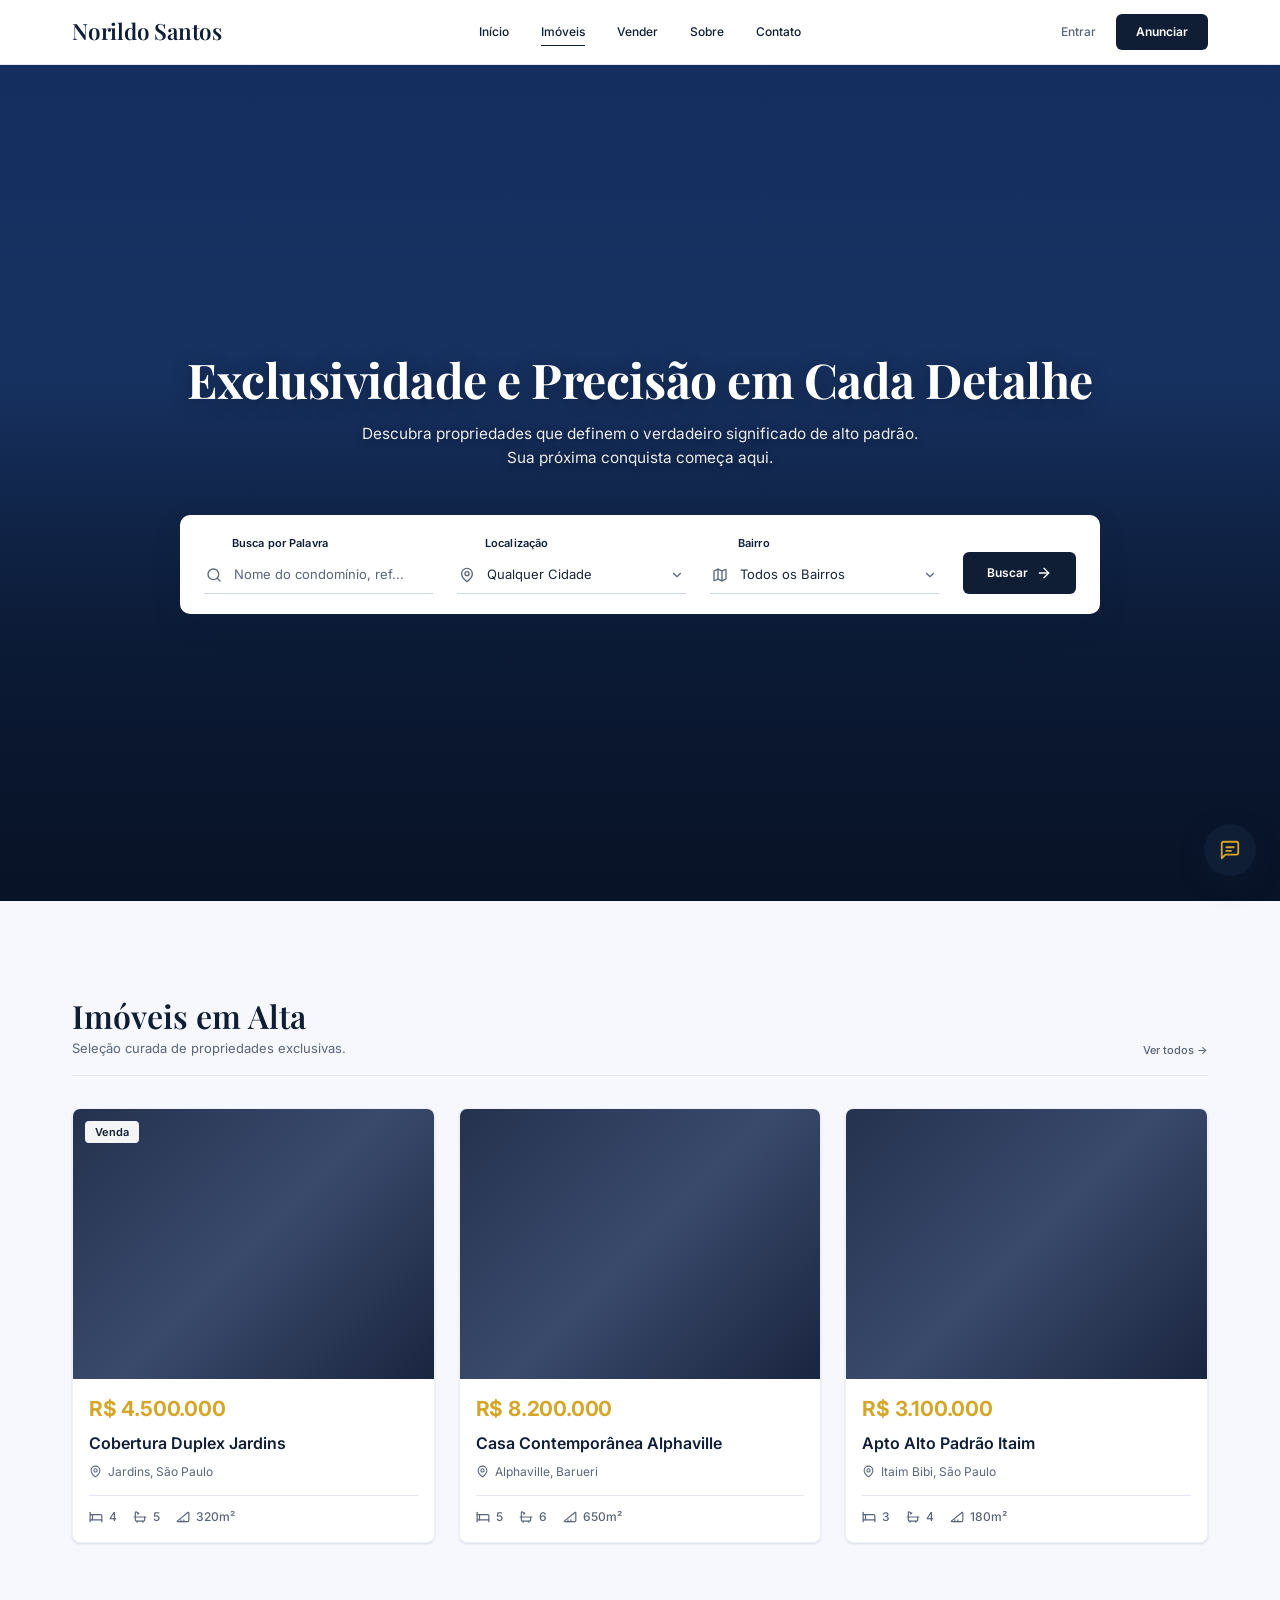
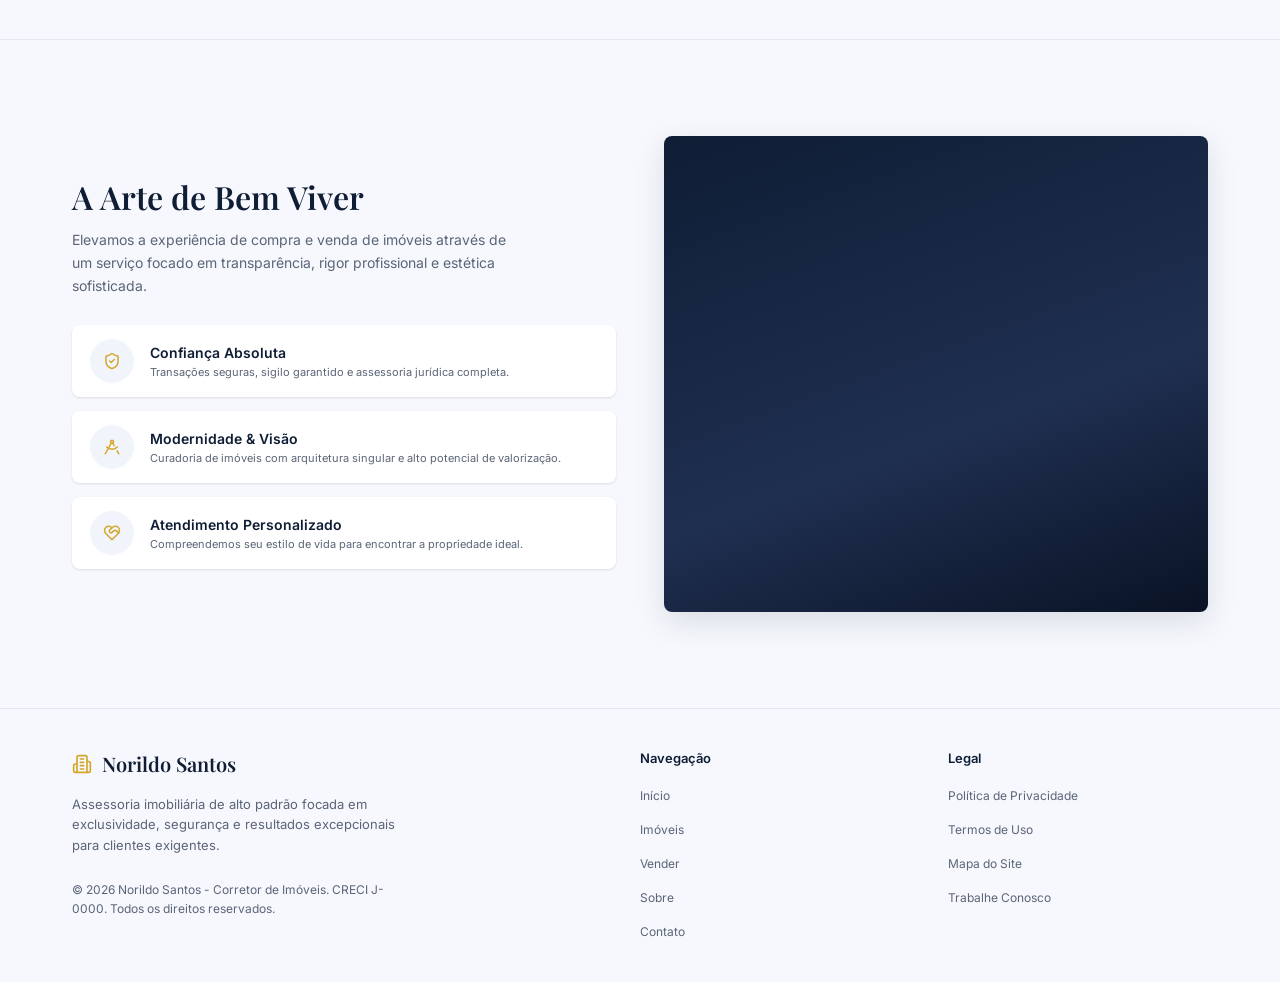
==== index.html @ b9e08ccd "Tela inicial" ====
<!DOCTYPE html>
<html lang="pt-BR">
<head>
  <meta charset="UTF-8">
  <meta name="viewport" content="width=device-width, initial-scale=1">
  <title>Norildo Santos | Corretor de Imóveis de Alto Padrão</title>
  <meta name="description" content="Assessoria imobiliária de alto padrão focada em exclusividade, segurança e resultados excepcionais para clientes exigentes.">

  <link rel="preconnect" href="https://fonts.googleapis.com">
  <link rel="preconnect" href="https://fonts.gstatic.com" crossorigin>
  <link href="https://fonts.googleapis.com/css2?family=Inter:wght@400;500;600;700&family=Playfair+Display:wght@500;600;700&display=swap" rel="stylesheet">
  <link rel="stylesheet" href="styles/styles.css">
</head>
<body>

  <!-- Ícones (sprite SVG) -->
  <svg xmlns="http://www.w3.org/2000/svg" width="0" height="0" style="position:absolute" aria-hidden="true" focusable="false">
    <symbol id="i-search" viewBox="0 0 24 24"><circle cx="11" cy="11" r="8"/><path d="m21 21-4.3-4.3"/></symbol>
    <symbol id="i-pin" viewBox="0 0 24 24"><path d="M20 10c0 6-8 12-8 12s-8-6-8-12a8 8 0 0 1 16 0Z"/><circle cx="12" cy="10" r="3"/></symbol>
    <symbol id="i-map" viewBox="0 0 24 24"><path d="M14.1 5.55a2 2 0 0 0 1.79 0l3.66-1.83A1 1 0 0 1 21 4.62v12.76a1 1 0 0 1-.55.89l-4.55 2.28a2 2 0 0 1-1.79 0l-4.21-2.1a2 2 0 0 0-1.79 0l-3.66 1.83A1 1 0 0 1 3 19.38V6.62a1 1 0 0 1 .55-.89l4.55-2.28a2 2 0 0 1 1.79 0z"/><path d="M15 5.76v15"/><path d="M9 3.24v15"/></symbol>
    <symbol id="i-chevron" viewBox="0 0 24 24"><path d="m6 9 6 6 6-6"/></symbol>
    <symbol id="i-arrow" viewBox="0 0 24 24"><path d="M5 12h14"/><path d="m12 5 7 7-7 7"/></symbol>
    <symbol id="i-bed" viewBox="0 0 24 24"><path d="M2 4v16"/><path d="M2 8h18a2 2 0 0 1 2 2v10"/><path d="M2 17h20"/><path d="M6 8v9"/></symbol>
    <symbol id="i-bath" viewBox="0 0 24 24"><path d="M9 6 6.5 3.5a1.5 1.5 0 0 0-1-.5C4.68 3 4 3.68 4 4.5V17a2 2 0 0 0 2 2h12a2 2 0 0 0 2-2v-5"/><path d="M2 12h20"/><path d="M7 19v2"/><path d="M17 19v2"/><path d="M10 5 8 7"/></symbol>
    <symbol id="i-area" viewBox="0 0 24 24"><path d="M22 18a2 2 0 0 1-2 2H3c-1.1 0-1.3-.6-.4-1.3L20.4 4.3c.9-.7 1.6-.4 1.6.7Z"/><path d="M13.5 20v-3"/><path d="M8.5 20v-3"/></symbol>
    <symbol id="i-shield" viewBox="0 0 24 24"><path d="M20 13c0 5-3.5 7.5-7.66 8.95a1 1 0 0 1-.67-.01C7.5 20.5 4 18 4 13V6a1 1 0 0 1 1-1c2 0 4.5-1.2 6.24-2.72a1.17 1.17 0 0 1 1.52 0C14.51 3.81 17 5 19 5a1 1 0 0 1 1 1z"/><path d="m9 12 2 2 4-4"/></symbol>
    <symbol id="i-compass" viewBox="0 0 24 24"><path d="m12.99 6.74 1.93 3.44"/><path d="M19.14 12a10 10 0 0 1-14.27 0"/><path d="m21 21-2.16-3.84"/><path d="m3 21 8.02-14.26"/><circle cx="12" cy="5" r="2"/></symbol>
    <symbol id="i-heart" viewBox="0 0 24 24"><path d="M19 14c1.49-1.46 3-3.21 3-5.5A5.5 5.5 0 0 0 16.5 3c-1.76 0-3 .5-4.5 2-1.5-1.5-2.74-2-4.5-2A5.5 5.5 0 0 0 2 8.5c0 2.3 1.5 4.05 3 5.5l7 7Z"/><path d="M12 5 9.04 7.96a2.17 2.17 0 0 0 0 3.08c.82.82 2.13.85 3 .07l2.07-1.9a2.82 2.82 0 0 1 3.79 0l2.96 2.66"/></symbol>
    <symbol id="i-chat" viewBox="0 0 24 24"><path d="M21 15a2 2 0 0 1-2 2H7l-4 4V5a2 2 0 0 1 2-2h14a2 2 0 0 1 2 2z"/><path d="M8 9h8"/><path d="M8 13h5"/></symbol>
    <symbol id="i-building" viewBox="0 0 24 24"><path d="M6 22V4a2 2 0 0 1 2-2h8a2 2 0 0 1 2 2v18Z"/><path d="M6 12H4a2 2 0 0 0-2 2v6a2 2 0 0 0 2 2h2"/><path d="M18 9h2a2 2 0 0 1 2 2v9a2 2 0 0 1-2 2h-2"/><path d="M10 6h4"/><path d="M10 10h4"/><path d="M10 14h4"/><path d="M10 18h4"/></symbol>
    <symbol id="i-menu" viewBox="0 0 24 24"><path d="M4 6h16"/><path d="M4 12h16"/><path d="M4 18h16"/></symbol>
  </svg>

  <!-- Cabeçalho -->
  <header class="site-header">
    <div class="header__inner">
      <a class="logo" href="#inicio" aria-label="Norildo Santos — página inicial">Norildo Santos</a>

      <nav class="nav" id="menu-principal" aria-label="Navegação principal">
        <a href="#inicio">Início</a>
        <a href="#imoveis" aria-current="page">Imóveis</a>
        <a href="#vender">Vender</a>
        <a href="#sobre">Sobre</a>
        <a href="pages/contato.html">Contato</a>
      </nav>

      <div class="header__actions">
        <a class="link-entrar" href="pages/dashboard.html">Entrar</a>
        <a class="btn btn--primary btn--sm" href="#anunciar">Anunciar</a>
        <button class="menu-toggle" type="button" aria-label="Abrir menu" aria-expanded="false" aria-controls="menu-principal">
          <svg class="icon" aria-hidden="true"><use href="#i-menu"/></svg>
        </button>
      </div>
    </div>
  </header>

  <main>
    <!-- Hero -->
    <section class="hero" id="inicio">
      <div class="hero__media">
        <img src="img/hero.jpg" alt="Residência contemporânea de alto padrão ao anoitecer, com piscina" data-fallback>
      </div>
      <div class="hero__overlay"></div>

      <div class="hero__content">
        <h1>Exclusividade e Precisão em Cada Detalhe</h1>
        <p class="hero__subtitle">
          Descubra propriedades que definem o verdadeiro significado de alto padrão.<br>
          Sua próxima conquista começa aqui.
        </p>

        <form class="search" id="form-busca" role="search" aria-label="Buscar imóveis">
          <div class="field">
            <label for="busca-q">Busca por Palavra</label>
            <div class="field__control">
              <svg class="icon" aria-hidden="true"><use href="#i-search"/></svg>
              <input id="busca-q" name="q" type="text" placeholder="Nome do condomínio, ref..." autocomplete="off">
            </div>
          </div>

          <div class="field">
            <label for="busca-cidade">Localização</label>
            <div class="field__control">
              <svg class="icon" aria-hidden="true"><use href="#i-pin"/></svg>
              <select id="busca-cidade" name="cidade">
                <option value="">Qualquer Cidade</option>
                <option value="São Paulo">São Paulo</option>
                <option value="Barueri">Barueri</option>
              </select>
              <svg class="icon icon--chevron" aria-hidden="true"><use href="#i-chevron"/></svg>
            </div>
          </div>

          <div class="field">
            <label for="busca-bairro">Bairro</label>
            <div class="field__control">
              <svg class="icon" aria-hidden="true"><use href="#i-map"/></svg>
              <select id="busca-bairro" name="bairro">
                <option value="">Todos os Bairros</option>
                <option value="Jardins">Jardins</option>
                <option value="Alphaville">Alphaville</option>
                <option value="Itaim Bibi">Itaim Bibi</option>
              </select>
              <svg class="icon icon--chevron" aria-hidden="true"><use href="#i-chevron"/></svg>
            </div>
          </div>

          <button class="btn btn--primary search__submit" type="submit">
            Buscar
            <svg class="icon" aria-hidden="true"><use href="#i-arrow"/></svg>
          </button>
        </form>
      </div>
    </section>

    <!-- Imóveis em alta -->
    <section class="section featured" id="imoveis">
      <div class="container">
        <div class="section__head">
          <div>
            <h2>Imóveis em Alta</h2>
            <p>Seleção curada de propriedades exclusivas.</p>
          </div>
          <a class="link-more" href="#imoveis">Ver todos <span aria-hidden="true">→</span></a>
        </div>

        <div class="cards">
          <article class="card" data-cidade="São Paulo" data-bairro="Jardins">
            <a class="card__link" href="#imovel-cobertura-jardins">
              <div class="card__media">
                <img src="img/imovel-1.jpg" alt="Sala de estar ampla da cobertura duplex nos Jardins" loading="lazy" data-fallback>
                <span class="badge">Venda</span>
              </div>
              <div class="card__body">
                <p class="card__price">R$ 4.500.000</p>
                <h3 class="card__title">Cobertura Duplex Jardins</h3>
                <p class="card__location">
                  <svg class="icon" aria-hidden="true"><use href="#i-pin"/></svg>
                  Jardins, São Paulo
                </p>
                <ul class="card__meta" aria-label="Características">
                  <li><svg class="icon" aria-hidden="true"><use href="#i-bed"/></svg><span>4</span></li>
                  <li><svg class="icon" aria-hidden="true"><use href="#i-bath"/></svg><span>5</span></li>
                  <li><svg class="icon" aria-hidden="true"><use href="#i-area"/></svg><span>320m²</span></li>
                </ul>
              </div>
            </a>
          </article>

          <article class="card" data-cidade="Barueri" data-bairro="Alphaville">
            <a class="card__link" href="#imovel-casa-alphaville">
              <div class="card__media">
                <img src="img/imovel-2.jpg" alt="Fachada da casa contemporânea em Alphaville" loading="lazy" data-fallback>
              </div>
              <div class="card__body">
                <p class="card__price">R$ 8.200.000</p>
                <h3 class="card__title">Casa Contemporânea Alphaville</h3>
                <p class="card__location">
                  <svg class="icon" aria-hidden="true"><use href="#i-pin"/></svg>
                  Alphaville, Barueri
                </p>
                <ul class="card__meta" aria-label="Características">
                  <li><svg class="icon" aria-hidden="true"><use href="#i-bed"/></svg><span>5</span></li>
                  <li><svg class="icon" aria-hidden="true"><use href="#i-bath"/></svg><span>6</span></li>
                  <li><svg class="icon" aria-hidden="true"><use href="#i-area"/></svg><span>650m²</span></li>
                </ul>
              </div>
            </a>
          </article>

          <article class="card" data-cidade="São Paulo" data-bairro="Itaim Bibi">
            <a class="card__link" href="#imovel-apto-itaim">
              <div class="card__media">
                <img src="img/imovel-3.jpg" alt="Cozinha sofisticada do apartamento de alto padrão no Itaim" loading="lazy" data-fallback>
              </div>
              <div class="card__body">
                <p class="card__price">R$ 3.100.000</p>
                <h3 class="card__title">Apto Alto Padrão Itaim</h3>
                <p class="card__location">
                  <svg class="icon" aria-hidden="true"><use href="#i-pin"/></svg>
                  Itaim Bibi, São Paulo
                </p>
                <ul class="card__meta" aria-label="Características">
                  <li><svg class="icon" aria-hidden="true"><use href="#i-bed"/></svg><span>3</span></li>
                  <li><svg class="icon" aria-hidden="true"><use href="#i-bath"/></svg><span>4</span></li>
                  <li><svg class="icon" aria-hidden="true"><use href="#i-area"/></svg><span>180m²</span></li>
                </ul>
              </div>
            </a>
          </article>
        </div>

        <p class="empty" id="sem-resultados" hidden>
          Nenhum imóvel encontrado para essa busca. Tente outros termos ou limpe os filtros.
        </p>
      </div>
    </section>

    <!-- A Arte de Bem Viver -->
    <section class="section about" id="sobre">
      <div class="container about__grid">
        <div class="about__text">
          <h2>A Arte de Bem Viver</h2>
          <p class="about__lead">
            Elevamos a experiência de compra e venda de imóveis através de um serviço
            focado em transparência, rigor profissional e estética sofisticada.
          </p>

          <ul class="features">
            <li class="feature">
              <span class="feature__icon"><svg class="icon" aria-hidden="true"><use href="#i-shield"/></svg></span>
              <div>
                <h3>Confiança Absoluta</h3>
                <p>Transações seguras, sigilo garantido e assessoria jurídica completa.</p>
              </div>
            </li>
            <li class="feature">
              <span class="feature__icon"><svg class="icon" aria-hidden="true"><use href="#i-compass"/></svg></span>
              <div>
                <h3>Modernidade &amp; Visão</h3>
                <p>Curadoria de imóveis com arquitetura singular e alto potencial de valorização.</p>
              </div>
            </li>
            <li class="feature">
              <span class="feature__icon"><svg class="icon" aria-hidden="true"><use href="#i-heart"/></svg></span>
              <div>
                <h3>Atendimento Personalizado</h3>
                <p>Compreendemos seu estilo de vida para encontrar a propriedade ideal.</p>
              </div>
            </li>
          </ul>
        </div>

        <figure class="about__photo">
          <img src="img/corretor.jpg" alt="Norildo Santos, corretor de imóveis de alto padrão" loading="lazy" data-fallback>
        </figure>
      </div>
    </section>
  </main>

  <!-- Rodapé -->
  <footer class="site-footer" id="contato">
    <div class="container footer__grid">
      <div class="footer__brand">
        <a class="footer__logo" href="#inicio">
          <svg class="icon" aria-hidden="true"><use href="#i-building"/></svg>
          Norildo Santos
        </a>
        <p>
          Assessoria imobiliária de alto padrão focada em exclusividade,
          segurança e resultados excepcionais para clientes exigentes.
        </p>
        <p class="footer__copy">
          &copy; <span id="ano">2024</span> Norildo Santos - Corretor de Imóveis. CRECI J-0000. Todos os direitos reservados.
        </p>
      </div>

      <nav class="footer__col" aria-label="Navegação do rodapé">
        <h4>Navegação</h4>
        <ul>
          <li><a href="#inicio">Início</a></li>
          <li><a href="#imoveis">Imóveis</a></li>
          <li><a href="#vender">Vender</a></li>
          <li><a href="#sobre">Sobre</a></li>
          <li><a href="pages/contato.html">Contato</a></li>
        </ul>
      </nav>

      <nav class="footer__col" aria-label="Links legais">
        <h4>Legal</h4>
        <ul>
          <li><a href="#privacidade">Política de Privacidade</a></li>
          <li><a href="#termos">Termos de Uso</a></li>
          <li><a href="#mapa">Mapa do Site</a></li>
          <li><a href="#trabalhe-conosco">Trabalhe Conosco</a></li>
        </ul>
      </nav>
    </div>
  </footer>

  <!-- Botão flutuante de chat -->
  <a class="chat-fab" href="pages/contato.html" aria-label="Falar com o corretor">
    <svg class="icon" aria-hidden="true"><use href="#i-chat"/></svg>
  </a>

  <script src="js/script.js" defer></script>
</body>
</html>
---- styles/styles.css ----
/* ==========================================================
   Norildo Santos — Corretor de Imóveis
   ========================================================== */

:root {
  --navy: #0f1d35;
  --navy-soft: #1b2b49;
  --gold: #d4a62a;
  --bg: #f6f8fd;
  --surface: #ffffff;
  --text: #1b2538;
  --muted: #5b6578;
  --line: #e3e8f2;
  --field-line: #cdd5e4;

  --font-sans: "Inter", system-ui, -apple-system, "Segoe UI", Roboto, sans-serif;
  --font-serif: "Playfair Display", Georgia, "Times New Roman", serif;

  --radius: 8px;
  --shadow-sm: 0 1px 3px rgba(15, 29, 53, 0.08), 0 1px 2px rgba(15, 29, 53, 0.04);
  --shadow-md: 0 10px 30px rgba(15, 29, 53, 0.12);

  --header-h: 64px;
  --container: 1200px;
}

/* ---------- Reset básico ---------- */
*,
*::before,
*::after { box-sizing: border-box; }

html {
  scroll-behavior: smooth;
  scroll-padding-top: calc(var(--header-h) + 16px);
  -webkit-text-size-adjust: 100%;
}

body {
  margin: 0;
  font-family: var(--font-sans);
  font-size: 16px;
  line-height: 1.5;
  color: var(--text);
  background: var(--bg);
  -webkit-font-smoothing: antialiased;
}

img { display: block; max-width: 100%; }
a { color: inherit; text-decoration: none; }
ul { margin: 0; padding: 0; list-style: none; }
h1, h2, h3, h4, p, figure { margin: 0; }
button, input, select { font: inherit; color: inherit; }
[hidden] { display: none !important; }

:focus-visible {
  outline: 2px solid var(--gold);
  outline-offset: 2px;
}

@media (prefers-reduced-motion: reduce) {
  html { scroll-behavior: auto; }
  * { transition: none !important; }
}

/* ---------- Utilitários ---------- */
.container {
  width: 100%;
  max-width: var(--container);
  margin-inline: auto;
  padding-inline: 32px;
}

.icon {
  width: 16px;
  height: 16px;
  flex-shrink: 0;
  fill: none;
  stroke: currentColor;
  stroke-width: 2;
  stroke-linecap: round;
  stroke-linejoin: round;
}

/* Imagem ausente: some e deixa o gradiente do container aparecer */
img.is-missing { visibility: hidden; }

/* ---------- Botões ---------- */
.btn {
  display: inline-flex;
  align-items: center;
  justify-content: center;
  gap: 8px;
  border: 0;
  border-radius: 6px;
  font-weight: 600;
  cursor: pointer;
  transition: background-color 0.2s ease, transform 0.2s ease;
}

.btn--primary {
  background: var(--navy);
  color: #fff;
}

.btn--primary:hover { background: var(--navy-soft); }
.btn--primary:active { transform: translateY(1px); }

.btn--sm {
  padding: 9px 20px;
  font-size: 0.75rem;
}

/* ---------- Cabeçalho ---------- */
.site-header {
  position: sticky;
  top: 0;
  z-index: 50;
  background: var(--surface);
  border-bottom: 1px solid var(--line);
  transition: box-shadow 0.2s ease;
}

.site-header.is-scrolled { box-shadow: 0 4px 16px rgba(15, 29, 53, 0.08); }

.header__inner {
  display: grid;
  grid-template-columns: 1fr auto 1fr;
  align-items: center;
  height: var(--header-h);
  max-width: var(--container);
  margin-inline: auto;
  padding-inline: 32px;
}

.logo {
  justify-self: start;
  font-family: var(--font-serif);
  font-size: 1.4rem;
  font-weight: 600;
  letter-spacing: -0.01em;
  color: var(--navy);
}

.nav {
  display: flex;
  align-items: center;
  gap: 32px;
}

.nav a {
  padding-block: 4px;
  font-size: 0.75rem;
  font-weight: 500;
  color: var(--navy);
  border-bottom: 1.5px solid transparent;
  transition: border-color 0.2s ease, color 0.2s ease;
}

.nav a:hover { border-bottom-color: var(--field-line); }
.nav a[aria-current="page"] { border-bottom-color: var(--navy); }

.header__actions {
  display: flex;
  align-items: center;
  justify-content: flex-end;
  gap: 20px;
}

.link-entrar {
  font-size: 0.75rem;
  font-weight: 500;
  color: var(--muted);
  transition: color 0.2s ease;
}

.link-entrar:hover { color: var(--navy); }

.menu-toggle {
  display: none;
  align-items: center;
  justify-content: center;
  width: 40px;
  height: 40px;
  padding: 0;
  background: transparent;
  border: 0;
  border-radius: 6px;
  color: var(--navy);
  cursor: pointer;
}

.menu-toggle .icon { width: 22px; height: 22px; }

/* ---------- Hero ---------- */
.hero {
  position: relative;
  display: flex;
  align-items: center;
  justify-content: center;
  min-height: calc(100vh - var(--header-h));
  padding: 80px 24px;
  overflow: hidden;
  color: #fff;
  background: linear-gradient(180deg, #17336a 0%, #1d3f7a 38%, #0e2142 70%, #091428 100%);
}

.hero__media,
.hero__overlay { position: absolute; inset: 0; }

.hero__media img {
  width: 100%;
  height: 100%;
  object-fit: cover;
  object-position: center;
}

.hero__overlay {
  background:
    linear-gradient(180deg, rgba(8, 18, 38, 0.15) 0%, rgba(8, 18, 38, 0.35) 45%, rgba(8, 18, 38, 0.6) 100%);
}

.hero__content {
  position: relative;
  z-index: 1;
  width: 100%;
  max-width: 920px;
  text-align: center;
}

.hero h1 {
  font-family: var(--font-serif);
  font-size: clamp(2rem, 4vw, 3rem);
  font-weight: 700;
  line-height: 1.15;
  letter-spacing: -0.01em;
  text-wrap: balance;
  text-shadow: 0 2px 20px rgba(0, 0, 0, 0.35);
}

.hero__subtitle {
  margin-top: 14px;
  font-size: clamp(0.9rem, 1.2vw, 1rem);
  line-height: 1.6;
  color: rgba(255, 255, 255, 0.92);
  text-shadow: 0 1px 10px rgba(0, 0, 0, 0.4);
}

/* ---------- Busca ---------- */
.search {
  display: grid;
  grid-template-columns: repeat(3, minmax(0, 1fr)) auto;
  align-items: end;
  gap: 24px;
  margin-top: 44px;
  padding: 20px 24px;
  text-align: left;
  color: var(--text);
  background: var(--surface);
  border-radius: 10px;
  box-shadow: var(--shadow-md);
}

.field { display: flex; flex-direction: column; gap: 6px; min-width: 0; }

.field label {
  padding-left: 28px;
  font-size: 0.6875rem;
  font-weight: 600;
  letter-spacing: 0.01em;
  color: var(--navy);
}

.field__control {
  position: relative;
  display: flex;
  align-items: center;
  gap: 12px;
  padding: 8px 2px;
  color: var(--muted);
  border-bottom: 1px solid var(--field-line);
  transition: border-color 0.2s ease;
}

.field__control:focus-within { border-bottom-color: var(--navy); }

.field__control input,
.field__control select {
  flex: 1;
  min-width: 0;
  padding: 0;
  font-size: 0.8125rem;
  color: var(--text);
  background: transparent;
  border: 0;
  outline: 0;
  appearance: none;
  -webkit-appearance: none;
}

.field__control input::placeholder { color: var(--muted); opacity: 1; }
.field__control select { padding-right: 20px; cursor: pointer; }

.icon--chevron {
  position: absolute;
  right: 2px;
  width: 14px;
  height: 14px;
  pointer-events: none;
}

.search__submit {
  align-self: end;
  padding: 12px 24px;
  font-size: 0.75rem;
}

/* ---------- Seções ---------- */
.section { padding-block: 96px; }

.section__head {
  display: flex;
  align-items: flex-end;
  justify-content: space-between;
  gap: 24px;
  margin-bottom: 32px;
  padding-bottom: 16px;
  border-bottom: 1px solid var(--line);
}

.section h2 {
  font-family: var(--font-serif);
  font-size: 2rem;
  font-weight: 600;
  line-height: 1.2;
  color: var(--navy);
}

.section__head p {
  margin-top: 4px;
  font-size: 0.8125rem;
  color: var(--muted);
}

.link-more {
  font-size: 0.6875rem;
  font-weight: 500;
  color: var(--muted);
  white-space: nowrap;
  transition: color 0.2s ease;
}

.link-more:hover { color: var(--navy); }

/* ---------- Cards de imóveis ---------- */
.cards {
  display: grid;
  grid-template-columns: repeat(3, minmax(0, 1fr));
  gap: 24px;
}

.card {
  overflow: hidden;
  background: var(--surface);
  border: 1px solid #edf0f7;
  border-radius: var(--radius);
  box-shadow: var(--shadow-sm);
  transition: transform 0.25s ease, box-shadow 0.25s ease;
}

.card:hover {
  transform: translateY(-4px);
  box-shadow: var(--shadow-md);
}

.card__link { display: block; }

.card__media {
  position: relative;
  aspect-ratio: 4 / 3;
  overflow: hidden;
  background: linear-gradient(135deg, #24324f 0%, #3a4a6b 50%, #1a2540 100%);
}

.card__media img {
  width: 100%;
  height: 100%;
  object-fit: cover;
  transition: transform 0.5s ease;
}

.card:hover .card__media img { transform: scale(1.04); }

.badge {
  position: absolute;
  top: 12px;
  left: 12px;
  padding: 3px 10px;
  font-size: 0.6875rem;
  font-weight: 600;
  color: var(--navy);
  background: rgba(255, 255, 255, 0.95);
  border-radius: 4px;
}

.card__body { padding: 14px 16px 16px; }

.card__price {
  font-size: 1.3rem;
  font-weight: 700;
  letter-spacing: -0.01em;
  color: var(--gold);
}

.card__title {
  margin-top: 6px;
  font-size: 1rem;
  font-weight: 600;
  color: var(--navy);
}

.card__location {
  display: flex;
  align-items: center;
  gap: 6px;
  margin-top: 8px;
  font-size: 0.75rem;
  color: var(--muted);
}

.card__location .icon { width: 13px; height: 13px; }

.card__meta {
  display: flex;
  align-items: center;
  gap: 16px;
  margin-top: 14px;
  padding-top: 12px;
  font-size: 0.75rem;
  font-weight: 500;
  color: var(--muted);
  border-top: 1px solid var(--line);
}

.card__meta li { display: flex; align-items: center; gap: 6px; }
.card__meta .icon { width: 14px; height: 14px; }

.empty {
  margin-top: 32px;
  padding: 24px;
  text-align: center;
  font-size: 0.9rem;
  color: var(--muted);
  background: var(--surface);
  border: 1px dashed var(--field-line);
  border-radius: var(--radius);
}

/* ---------- Sobre ---------- */
.about { border-top: 1px solid var(--line); }

.about__grid {
  display: grid;
  grid-template-columns: repeat(2, minmax(0, 1fr));
  align-items: center;
  gap: 48px;
}

.about__lead {
  margin-top: 12px;
  max-width: 440px;
  font-size: 0.875rem;
  line-height: 1.65;
  color: var(--muted);
}

.features {
  display: grid;
  gap: 14px;
  margin-top: 28px;
}

.feature {
  display: flex;
  align-items: center;
  gap: 16px;
  padding: 14px 18px;
  background: var(--surface);
  border-radius: var(--radius);
  box-shadow: var(--shadow-sm);
}

.feature__icon {
  display: grid;
  place-items: center;
  flex-shrink: 0;
  width: 44px;
  height: 44px;
  color: var(--gold);
  background: #f1f4fa;
  border-radius: 50%;
}

.feature__icon .icon { width: 18px; height: 18px; }

.feature h3 {
  font-size: 0.875rem;
  font-weight: 600;
  color: var(--navy);
}

.feature p {
  margin-top: 2px;
  font-size: 0.6875rem;
  line-height: 1.45;
  color: var(--muted);
}

.about__photo {
  aspect-ratio: 8 / 7;
  overflow: hidden;
  background: linear-gradient(160deg, #0f1d35 0%, #1f2f50 60%, #0a1325 100%);
  border-radius: var(--radius);
  box-shadow: var(--shadow-md);
}

.about__photo img {
  width: 100%;
  height: 100%;
  object-fit: cover;
  object-position: center top;
}

/* ---------- Rodapé ---------- */
.site-footer {
  padding-block: 40px;
  border-top: 1px solid var(--line);
}

.footer__grid {
  display: grid;
  grid-template-columns: 2fr 1fr 1fr;
  gap: 48px;
}

.footer__logo {
  display: inline-flex;
  align-items: center;
  gap: 10px;
  font-family: var(--font-serif);
  font-size: 1.25rem;
  font-weight: 600;
  color: var(--navy);
}

.footer__logo .icon { width: 20px; height: 20px; color: var(--gold); }

.footer__brand p {
  max-width: 340px;
  margin-top: 14px;
  font-size: 0.8125rem;
  line-height: 1.6;
  color: var(--muted);
}

.footer__brand .footer__copy {
  margin-top: 24px;
  font-size: 0.75rem;
}

.footer__col h4 {
  font-size: 0.8125rem;
  font-weight: 600;
  color: var(--navy);
}

.footer__col ul {
  display: grid;
  gap: 10px;
  margin-top: 14px;
}

.footer__col a {
  font-size: 0.75rem;
  color: var(--muted);
  transition: color 0.2s ease;
}

.footer__col a:hover { color: var(--navy); }

/* ---------- Botão flutuante ---------- */
.chat-fab {
  position: fixed;
  right: 24px;
  bottom: 24px;
  z-index: 40;
  display: grid;
  place-items: center;
  width: 52px;
  height: 52px;
  color: var(--gold);
  background: var(--navy);
  border-radius: 50%;
  box-shadow: 0 8px 24px rgba(15, 29, 53, 0.35);
  transition: transform 0.2s ease, background-color 0.2s ease;
}

.chat-fab .icon { width: 22px; height: 22px; }
.chat-fab:hover { transform: translateY(-3px); background: var(--navy-soft); }

/* ==========================================================
   Responsivo
   ========================================================== */
@media (max-width: 1024px) {
  .cards { grid-template-columns: repeat(2, minmax(0, 1fr)); }

  .search {
    grid-template-columns: repeat(2, minmax(0, 1fr));
  }

  .search__submit { grid-column: 1 / -1; }
}

@media (max-width: 860px) {
  .header__inner {
    grid-template-columns: 1fr auto;
    padding-inline: 20px;
  }

  .menu-toggle { display: inline-flex; }
  .link-entrar { display: none; }

  .nav {
    position: absolute;
    top: var(--header-h);
    left: 0;
    right: 0;
    flex-direction: column;
    align-items: stretch;
    gap: 0;
    padding: 8px 20px 16px;
    background: var(--surface);
    border-bottom: 1px solid var(--line);
    box-shadow: 0 12px 24px rgba(15, 29, 53, 0.08);
    visibility: hidden;
    opacity: 0;
    transform: translateY(-8px);
    transition: opacity 0.2s ease, transform 0.2s ease, visibility 0.2s;
  }

  .site-header.is-open .nav {
    visibility: visible;
    opacity: 1;
    transform: none;
  }

  .nav a {
    padding: 14px 0;
    font-size: 0.9rem;
    border-bottom: 1px solid var(--line);
  }

  .nav a[aria-current="page"] { border-bottom-color: var(--line); color: var(--gold); }

  .section { padding-block: 64px; }

  .about__grid { grid-template-columns: 1fr; gap: 32px; }
  .about__photo { order: -1; }
  .about__lead { max-width: none; }

  .footer__grid { grid-template-columns: 1fr 1fr; gap: 32px; }
  .footer__brand { grid-column: 1 / -1; }
}

@media (max-width: 600px) {
  .container { padding-inline: 20px; }

  .hero { padding: 56px 16px; }

  .search {
    grid-template-columns: 1fr;
    gap: 18px;
    margin-top: 32px;
    padding: 18px;
  }

  .field label { padding-left: 0; }

  .section h2 { font-size: 1.6rem; }

  .section__head { align-items: flex-start; flex-direction: column; gap: 12px; }

  .cards { grid-template-columns: 1fr; }

  .chat-fab { right: 16px; bottom: 16px; }
}
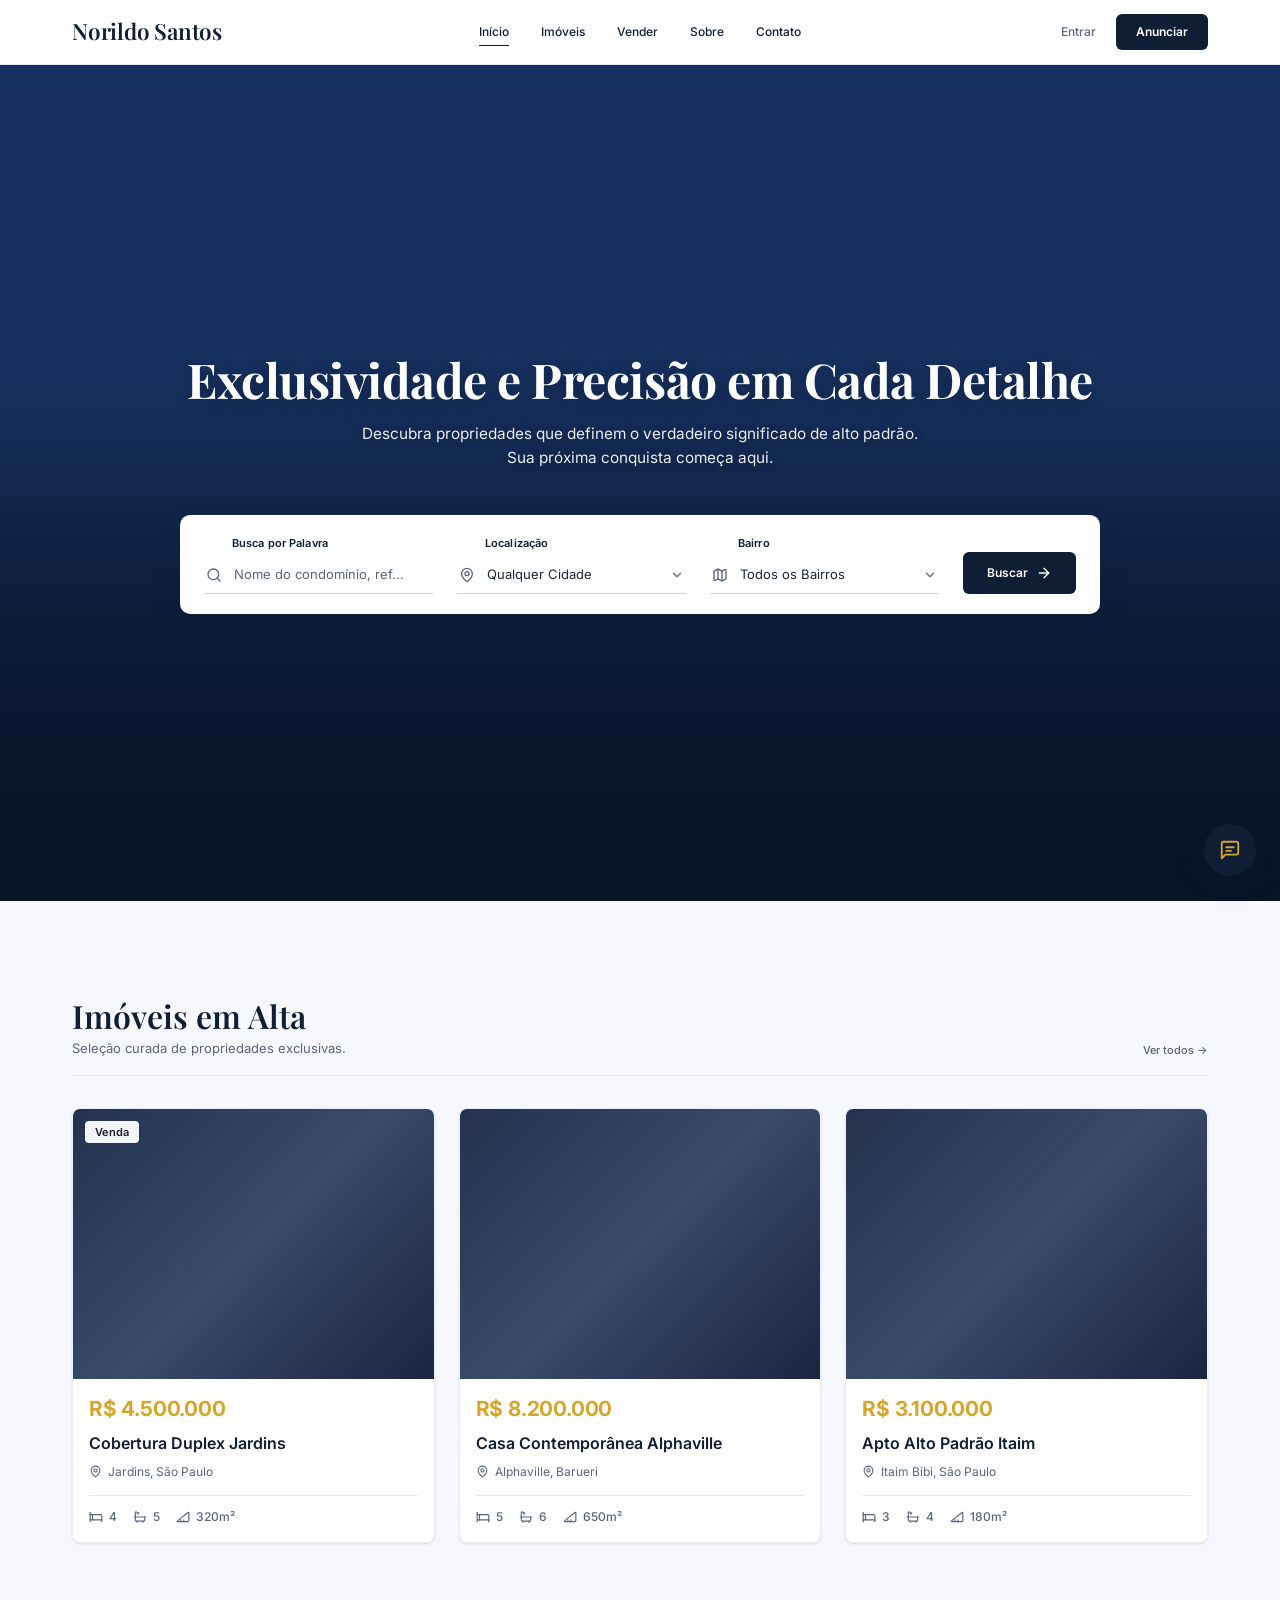
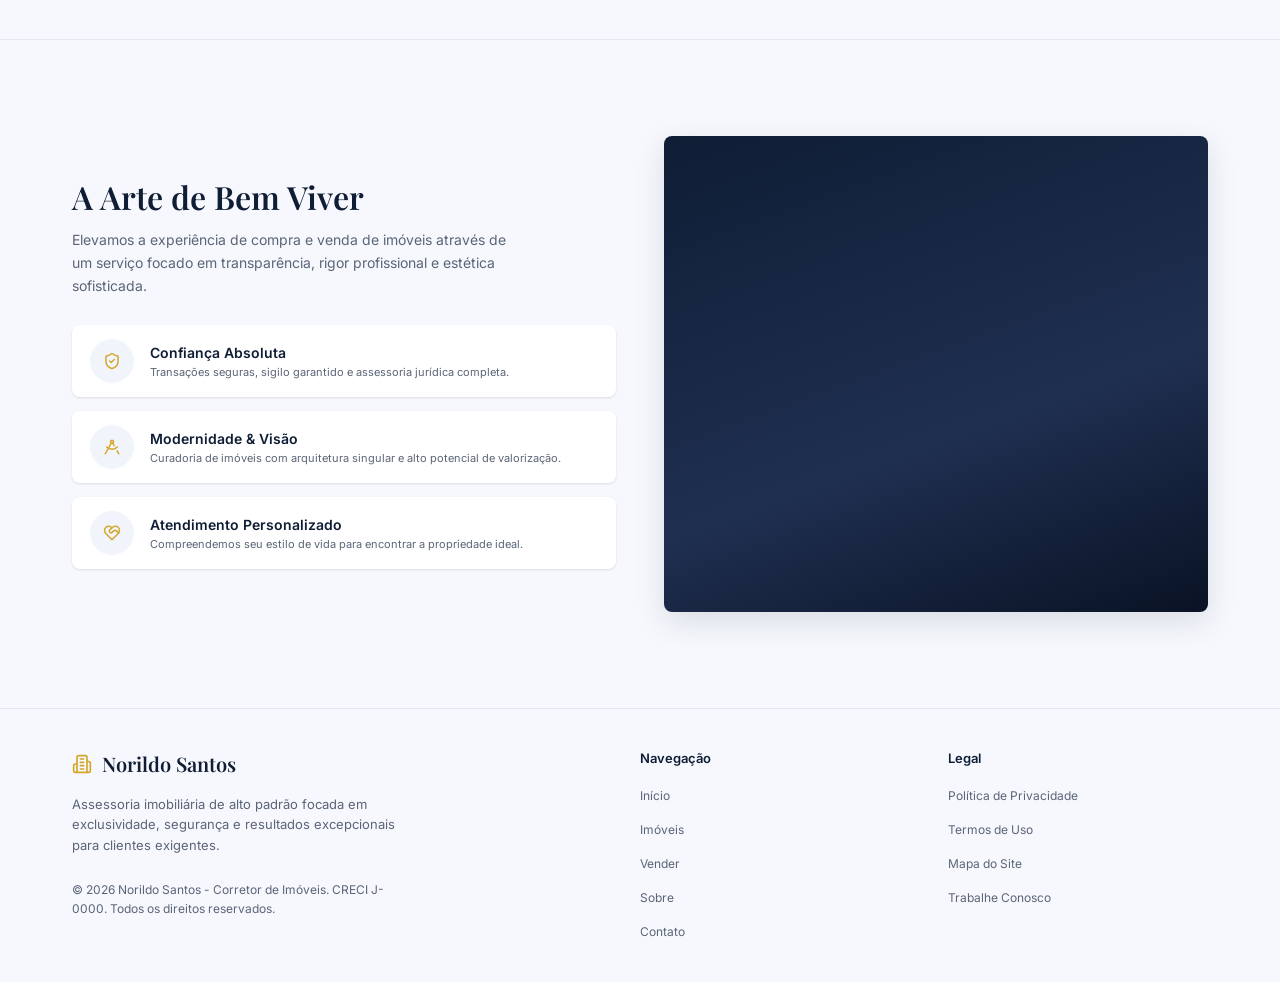
==== commit 62d2f6c0: "Tela - cadastro - login - imoveis - detalhes" ====
--- a/index.html
+++ b/index.html
@@ -37,15 +37,15 @@
       <a class="logo" href="#inicio" aria-label="Norildo Santos — página inicial">Norildo Santos</a>
 
       <nav class="nav" id="menu-principal" aria-label="Navegação principal">
-        <a href="#inicio">Início</a>
-        <a href="#imoveis" aria-current="page">Imóveis</a>
+        <a href="#inicio" aria-current="page">Início</a>
+        <a href="pages/imoveis.html">Imóveis</a>
         <a href="#vender">Vender</a>
         <a href="#sobre">Sobre</a>
         <a href="pages/contato.html">Contato</a>
       </nav>
 
       <div class="header__actions">
-        <a class="link-entrar" href="pages/dashboard.html">Entrar</a>
+        <a class="link-entrar" href="pages/login.html">Entrar</a>
         <a class="btn btn--primary btn--sm" href="#anunciar">Anunciar</a>
         <button class="menu-toggle" type="button" aria-label="Abrir menu" aria-expanded="false" aria-controls="menu-principal">
           <svg class="icon" aria-hidden="true"><use href="#i-menu"/></svg>
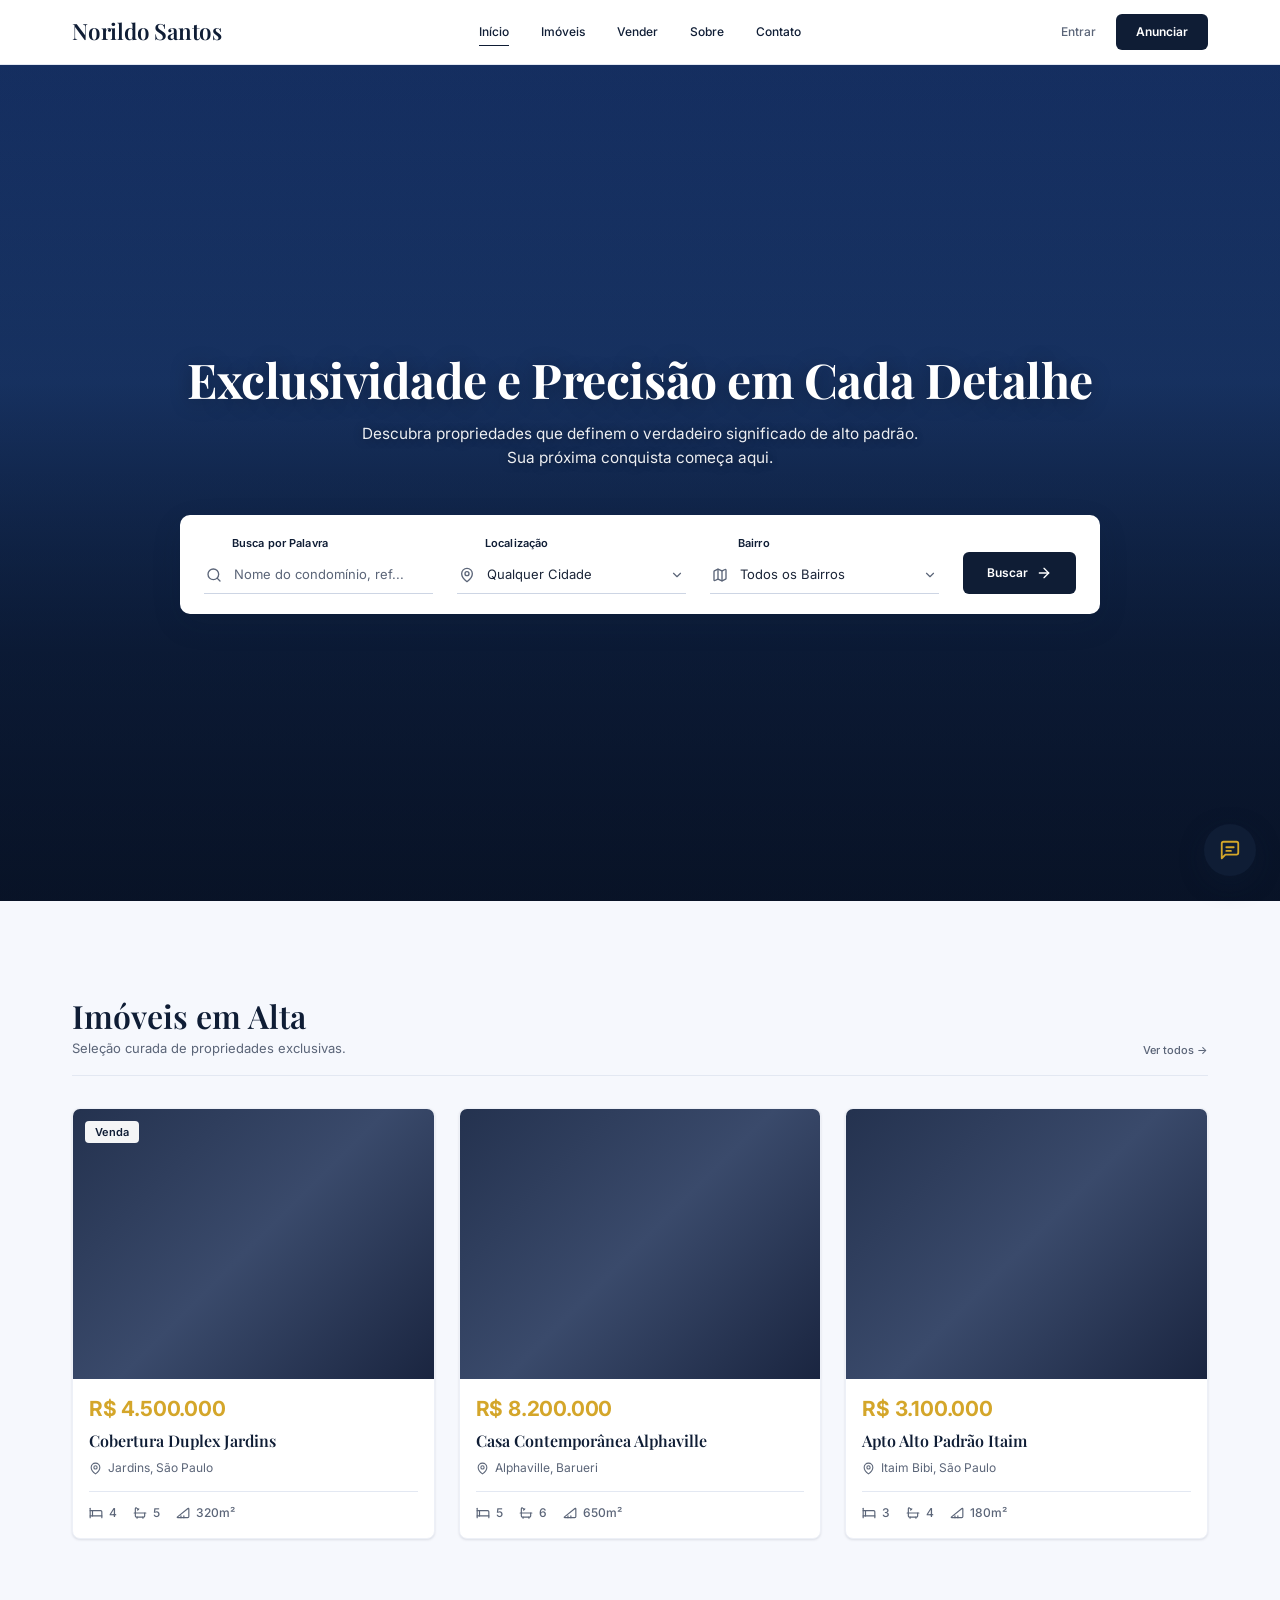
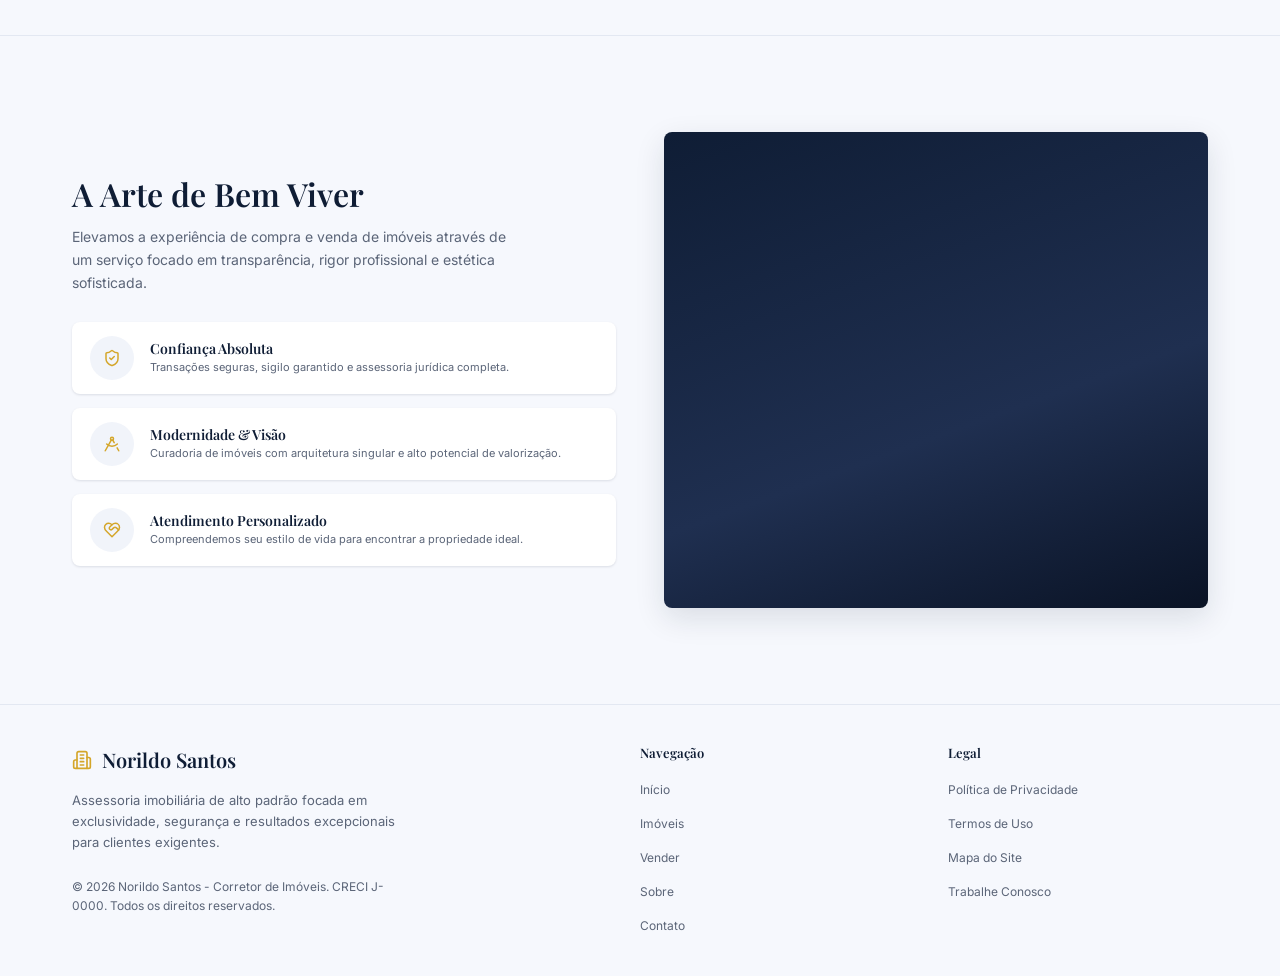
==== commit 165a439a: "toques-finais" ====
--- a/index.html
+++ b/index.html
@@ -1,4 +1,4 @@
-<!DOCTYPE html>
+﻿<!DOCTYPE html>
 <html lang="pt-BR">
 <head>
   <meta charset="UTF-8">
@@ -9,7 +9,8 @@
   <link rel="preconnect" href="https://fonts.googleapis.com">
   <link rel="preconnect" href="https://fonts.gstatic.com" crossorigin>
   <link href="https://fonts.googleapis.com/css2?family=Inter:wght@400;500;600;700&family=Playfair+Display:wght@500;600;700&display=swap" rel="stylesheet">
-  <link rel="stylesheet" href="styles/styles.css">
+  <link rel="stylesheet" href="styles/main.css">
+  <link rel="stylesheet" href="styles/home.css">
 </head>
 <body>
 
@@ -39,14 +40,14 @@
       <nav class="nav" id="menu-principal" aria-label="Navegação principal">
         <a href="#inicio" aria-current="page">Início</a>
         <a href="pages/imoveis.html">Imóveis</a>
-        <a href="#vender">Vender</a>
+        <a href="pages/vender.html">Vender</a>
         <a href="#sobre">Sobre</a>
         <a href="pages/contato.html">Contato</a>
       </nav>
 
       <div class="header__actions">
         <a class="link-entrar" href="pages/login.html">Entrar</a>
-        <a class="btn btn--primary btn--sm" href="#anunciar">Anunciar</a>
+        <a class="btn btn--primary btn--sm" href="pages/vender.html#cadastro">Anunciar</a>
         <button class="menu-toggle" type="button" aria-label="Abrir menu" aria-expanded="false" aria-controls="menu-principal">
           <svg class="icon" aria-hidden="true"><use href="#i-menu"/></svg>
         </button>
@@ -121,12 +122,12 @@
             <h2>Imóveis em Alta</h2>
             <p>Seleção curada de propriedades exclusivas.</p>
           </div>
-          <a class="link-more" href="#imoveis">Ver todos <span aria-hidden="true">→</span></a>
+          <a class="link-more" href="pages/imoveis.html">Ver todos <span aria-hidden="true">→</span></a>
         </div>
 
         <div class="cards">
           <article class="card" data-cidade="São Paulo" data-bairro="Jardins">
-            <a class="card__link" href="#imovel-cobertura-jardins">
+            <a class="card__link" href="pages/detalhes.html">
               <div class="card__media">
                 <img src="img/imovel-1.jpg" alt="Sala de estar ampla da cobertura duplex nos Jardins" loading="lazy" data-fallback>
                 <span class="badge">Venda</span>
@@ -148,7 +149,7 @@
           </article>
 
           <article class="card" data-cidade="Barueri" data-bairro="Alphaville">
-            <a class="card__link" href="#imovel-casa-alphaville">
+            <a class="card__link" href="pages/detalhes.html">
               <div class="card__media">
                 <img src="img/imovel-2.jpg" alt="Fachada da casa contemporânea em Alphaville" loading="lazy" data-fallback>
               </div>
@@ -169,7 +170,7 @@
           </article>
 
           <article class="card" data-cidade="São Paulo" data-bairro="Itaim Bibi">
-            <a class="card__link" href="#imovel-apto-itaim">
+            <a class="card__link" href="pages/detalhes.html">
               <div class="card__media">
                 <img src="img/imovel-3.jpg" alt="Cozinha sofisticada do apartamento de alto padrão no Itaim" loading="lazy" data-fallback>
               </div>
@@ -259,8 +260,8 @@
         <h4>Navegação</h4>
         <ul>
           <li><a href="#inicio">Início</a></li>
-          <li><a href="#imoveis">Imóveis</a></li>
-          <li><a href="#vender">Vender</a></li>
+          <li><a href="pages/imoveis.html">Imóveis</a></li>
+          <li><a href="pages/vender.html">Vender</a></li>
           <li><a href="#sobre">Sobre</a></li>
           <li><a href="pages/contato.html">Contato</a></li>
         </ul>
@@ -283,6 +284,6 @@
     <svg class="icon" aria-hidden="true"><use href="#i-chat"/></svg>
   </a>
 
-  <script src="js/script.js" defer></script>
+  <script src="js/main.js" defer></script>
 </body>
 </html>
--- a/styles/main.css
+++ b/styles/main.css
@@ -0,0 +1,2287 @@
+/* Estilos reutilizados entre as paginas publicas e administrativas. */
+
+/* Cores e medidas compartilhadas */
+:where(body:not(.admin-body):not(.site)) {
+  --cor-principal: #5d5f5f;
+  --cor-secundaria: #565e74;
+  --cor-fundo: #f8f9ff;
+  --cor-branco: #ffffff;
+  --cor-texto: #0b1c30;
+  --cor-texto-suave: #444748;
+  --cor-fundo-suave: #eff4ff;
+  --cor-fundo-medio: #e5eeff;
+  --cor-destaque: #dae2fd;
+  --cor-texto-destaque: #5c647a;
+  --cor-borda: #c4c7c8;
+  --cor-contorno: #747878;
+  --cor-erro: #ba1a1a;
+  --cor-whatsapp: #128c7e;
+  --sombra: 0 4px 20px rgba(0, 0, 0, 0.04);
+  --largura-maxima: 1280px;
+  --fonte-titulo: "Playfair Display", serif;
+  --fonte-texto: "Inter", sans-serif;
+}
+:where(body:not(.admin-body):not(.site)) * {
+  box-sizing: border-box;
+  margin: 0;
+  padding: 0;
+}
+
+:where(body:not(.admin-body):not(.site)) {
+  font-family: var(--fonte-texto);
+  font-size: 16px;
+  line-height: 1.5;
+  color: var(--cor-texto);
+  background: var(--cor-fundo);
+  -webkit-font-smoothing: antialiased;
+}
+
+:where(body:not(.admin-body):not(.site)) a {
+  color: inherit;
+  text-decoration: none;
+  transition: color 0.2s;
+}
+:where(body:not(.admin-body):not(.site)) img {
+  display: block;
+  max-width: 100%;
+}
+:where(body:not(.admin-body):not(.site)) button,
+:where(body:not(.admin-body):not(.site)) input,
+:where(body:not(.admin-body):not(.site)) select {
+  font: inherit;
+  color: inherit;
+}
+:where(body:not(.admin-body):not(.site)) button {
+  cursor: pointer;
+  background: none;
+  border: none;
+}
+:where(body:not(.admin-body):not(.site)) h1,
+:where(body:not(.admin-body):not(.site)) h2,
+:where(body:not(.admin-body):not(.site)) h3,
+:where(body:not(.admin-body):not(.site)) h4 {
+  font-family: var(--fonte-titulo);
+  font-weight: 600;
+  line-height: 1.3;
+}
+
+:where(body:not(.admin-body):not(.site)) .icone {
+  font-family: "Material Symbols Outlined";
+  font-weight: normal;
+  font-style: normal;
+  font-size: 24px;
+  line-height: 1;
+  display: inline-block;
+  white-space: nowrap;
+  -webkit-font-feature-settings: "liga";
+  font-feature-settings: "liga";
+  font-variation-settings:
+    "FILL" 0,
+    "wght" 400,
+    "GRAD" 0,
+    "opsz" 24;
+  vertical-align: middle;
+}
+
+:where(body:not(.admin-body):not(.site)) .logo {
+  font-family: var(--fonte-titulo);
+  font-size: 24px;
+  font-weight: 700;
+  letter-spacing: -0.01em;
+} /* Cabeçalho do site */
+
+:where(body:not(.admin-body):not(.site)) .cabecalho {
+  background: var(--cor-branco);
+  box-shadow: 0 1px 2px rgba(0, 0, 0, 0.05);
+  position: sticky;
+  top: 0;
+  z-index: 50;
+  transition: box-shadow 0.3s;
+}
+:where(body:not(.admin-body):not(.site)) .cabecalho.rolado {
+  box-shadow: 0 4px 6px rgba(0, 0, 0, 0.1);
+}
+:where(body:not(.admin-body):not(.site)) .cabecalho > div {
+  display: flex;
+  justify-content: space-between;
+  align-items: center;
+  max-width: var(--largura-maxima);
+  margin: 0 auto;
+  padding: 16px;
+}
+:where(body:not(.admin-body):not(.site)) .cabecalho nav {
+  display: none;
+  gap: 24px;
+}
+:where(body:not(.admin-body):not(.site)) .cabecalho nav a {
+  font-size: 12px;
+  font-weight: 600;
+  letter-spacing: 0.05em;
+  color: var(--cor-texto-suave);
+  padding-bottom: 4px;
+}
+:where(body:not(.admin-body):not(.site)) .cabecalho nav a:hover,
+:where(body:not(.admin-body):not(.site)) .cabecalho nav a.ativo {
+  color: var(--cor-texto);
+}
+:where(body:not(.admin-body):not(.site)) .cabecalho nav a.ativo {
+  border-bottom: 2px solid var(--cor-texto);
+}
+:where(body:not(.admin-body):not(.site)) .cabecalho .acoes {
+  display: flex;
+  align-items: center;
+  gap: 12px;
+}
+:where(body:not(.admin-body):not(.site)) .cabecalho .acoes a {
+  font-size: 12px;
+  font-weight: 600;
+  letter-spacing: 0.05em;
+  padding: 8px 16px;
+  border-radius: 4px;
+  display: none;
+}
+:where(body:not(.admin-body):not(.site)) .cabecalho .acoes a:hover {
+  background: var(--cor-fundo-suave);
+} /* Botões */
+
+:where(body:not(.admin-body):not(.site)) .botao {
+  display: inline-flex;
+  align-items: center;
+  justify-content: center;
+  gap: 8px;
+  background: var(--cor-texto);
+  color: var(--cor-branco);
+  font-size: 12px;
+  font-weight: 600;
+  letter-spacing: 0.05em;
+  padding: 8px 24px;
+  border-radius: 8px;
+  transition:
+    opacity 0.2s,
+    transform 0.2s,
+    box-shadow 0.2s;
+}
+:where(body:not(.admin-body):not(.site)) .botao:hover {
+  opacity: 0.9;
+}
+:where(body:not(.admin-body):not(.site)) .botao-contorno {
+  width: 100%;
+  padding: 8px;
+  border: 1px solid var(--cor-principal);
+  color: var(--cor-principal);
+  border-radius: 4px;
+  font-size: 12px;
+  font-weight: 600;
+  transition:
+    background 0.2s,
+    color 0.2s;
+}
+:where(body:not(.admin-body):not(.site)) .botao-contorno:hover {
+  background: var(--cor-principal);
+  color: var(--cor-branco);
+} /* Caixa branca com sombra */
+
+:where(body:not(.admin-body):not(.site)) .caixa {
+  background: var(--cor-branco);
+  border-radius: 8px;
+  box-shadow: var(--sombra);
+} /* Rodapé */
+
+:where(body:not(.admin-body):not(.site)) .rodape {
+  background: var(--cor-fundo-suave);
+  border-top: 1px solid var(--cor-borda);
+  padding: 48px 0;
+}
+:where(body:not(.admin-body):not(.site)) .rodape > div {
+  display: grid;
+  gap: 24px;
+  max-width: var(--largura-maxima);
+  margin: 0 auto;
+  padding: 0 16px;
+}
+:where(body:not(.admin-body):not(.site)) .rodape .logo {
+  margin-bottom: 16px;
+}
+:where(body:not(.admin-body):not(.site)) .rodape p {
+  color: var(--cor-texto-suave);
+  margin-bottom: 16px;
+}
+:where(body:not(.admin-body):not(.site)) .rodape small {
+  display: block;
+  font-size: 12px;
+  font-weight: 600;
+  color: var(--cor-texto-suave);
+}
+:where(body:not(.admin-body):not(.site)) .rodape h4 {
+  font-family: var(--fonte-texto);
+  font-size: 12px;
+  font-weight: 700;
+  text-transform: uppercase;
+  letter-spacing: 0.05em;
+  margin-bottom: 8px;
+}
+:where(body:not(.admin-body):not(.site)) .rodape ul {
+  list-style: none;
+  display: flex;
+  flex-direction: column;
+  gap: 8px;
+}
+:where(body:not(.admin-body):not(.site)) .rodape ul a {
+  color: var(--cor-texto-suave);
+}
+:where(body:not(.admin-body):not(.site)) .rodape ul a:hover {
+  color: var(--cor-principal);
+}
+
+@media (min-width: 768px) {
+  :where(body:not(.admin-body):not(.site)) .cabecalho > div,
+  :where(body:not(.admin-body):not(.site)) .rodape > div {
+    padding-left: 48px;
+    padding-right: 48px;
+  }
+  :where(body:not(.admin-body):not(.site)) .cabecalho nav {
+    display: flex;
+  }
+  :where(body:not(.admin-body):not(.site)) .cabecalho .menu-toggle {
+    display: none;
+  }
+  :where(body:not(.admin-body):not(.site)) .cabecalho .acoes a {
+    display: inline-block;
+  }
+  :where(body:not(.admin-body):not(.site)) .rodape > div {
+    grid-template-columns: 2fr 1fr 1fr;
+  }
+}
+
+/* Base compartilhada do painel administrativo. */
+
+body.admin-body {
+  --bg: #f8f9fc;
+  --surface: #fefefe;
+  --ink: #131a24;
+  --ink-soft: #4b5262;
+  --ink-faint: #8b91a0;
+  --line: #e3e6ee;
+  --lavender: #d9e2ff;
+  --slate: #5a6275;
+  --navy: #131a24;
+  --success-bg: #e4ebff;
+  --success-ink: #3b4a78;
+  --radius: 12px;
+  --shadow: 0 2px 10px rgba(19, 26, 36, 0.05);
+  --font-body: "Inter", system-ui, -apple-system, "Segoe UI", sans-serif;
+  --font-display: "Playfair Display", Georgia, "Times New Roman", serif;
+}
+body.admin-body *,
+body.admin-body *::before,
+body.admin-body *::after {
+  box-sizing: border-box;
+}
+
+body.admin-body {
+  -webkit-text-size-adjust: 100%;
+}
+
+body.admin-body {
+  margin: 0;
+  background: var(--bg);
+  color: var(--ink);
+  font-family: var(--font-body);
+  font-size: 1rem;
+  line-height: 1.5;
+}
+
+body.admin-body h1,
+body.admin-body h2,
+body.admin-body h3,
+body.admin-body h4,
+body.admin-body p,
+body.admin-body ul {
+  margin: 0;
+}
+body.admin-body ul {
+  padding: 0;
+  list-style: none;
+}
+body.admin-body a {
+  color: inherit;
+  text-decoration: none;
+}
+body.admin-body button,
+body.admin-body input {
+  font: inherit;
+  color: inherit;
+}
+body.admin-body button {
+  cursor: pointer;
+}
+
+body.admin-body :focus-visible {
+  outline: 2px solid var(--navy);
+  outline-offset: 2px;
+}
+
+body.admin-body .sprite {
+  position: absolute;
+  width: 0;
+  height: 0;
+  overflow: hidden;
+}
+
+body.admin-body .visually-hidden {
+  position: absolute;
+  width: 1px;
+  height: 1px;
+  margin: -1px;
+  padding: 0;
+  overflow: hidden;
+  clip: rect(0 0 0 0);
+  white-space: nowrap;
+  border: 0;
+}
+
+body.admin-body .skip-link {
+  position: absolute;
+  left: 1rem;
+  top: -4rem;
+  z-index: 50;
+  padding: 0.5rem 1rem;
+  background: var(--navy);
+  color: #fff;
+  border-radius: 8px;
+}
+body.admin-body .skip-link:focus {
+  top: 1rem;
+}
+
+body.admin-body .icon {
+  width: 1.375rem;
+  height: 1.375rem;
+  flex: none;
+  fill: none;
+  stroke: currentColor;
+  stroke-width: 1.7;
+  stroke-linecap: round;
+  stroke-linejoin: round;
+}
+body.admin-body .icon--small {
+  width: 1.125rem;
+  height: 1.125rem;
+}
+body.admin-body .icon--large {
+  width: 1.75rem;
+  height: 1.75rem;
+}
+
+/* ==========================================================
+   Área administrativa — Dashboard e Relatórios
+   Usa as variáveis e utilitários de styles.css
+   ========================================================== */
+
+body.admin-body {
+  --slate: #545f7a;
+  --tint: #dbe3fb;
+  --tint-soft: #eef3fe;
+  --ink-soft: #4a5468;
+  --success: #1f9d55;
+  --success-bg: #e8f8ee;
+  --danger: #d93636;
+  --danger-bg: #fdecec;
+  --card-line: #d8dde9;
+  --sidebar-w: 256px;
+  --topbar-h: 72px;
+}
+
+body.admin-body {
+  background: var(--bg);
+}
+
+body.admin-body .admin {
+  display: grid;
+  grid-template-columns: var(--sidebar-w) minmax(0, 1fr);
+  min-height: 100vh;
+}
+
+body.admin-body .admin__main {
+  min-width: 0;
+} /* ---------- Barra lateral ---------- */
+
+body.admin-body .sidebar {
+  position: sticky;
+  top: 0;
+  z-index: 60;
+  display: flex;
+  flex-direction: column;
+  height: 100vh;
+  padding: 24px;
+  background: var(--surface);
+  border-right: 1px solid var(--line);
+}
+
+body.admin-body .sidebar__brand {
+  padding-top: 4px;
+  text-align: center;
+}
+
+body.admin-body .sidebar__brand a {
+  display: block;
+  font-family: var(--font-serif);
+  font-size: 1.65rem;
+  font-weight: 600;
+  line-height: 1.2;
+  letter-spacing: -0.01em;
+  color: var(--navy);
+}
+
+body.admin-body .sidebar__brand span {
+  display: block;
+  margin-top: 2px;
+  font-size: 0.75rem;
+  letter-spacing: 0.08em;
+  color: var(--ink-soft);
+}
+
+body.admin-body .sidebar__nav {
+  display: grid;
+  gap: 8px;
+  margin-top: 44px;
+}
+
+body.admin-body .sidebar__link {
+  display: flex;
+  align-items: center;
+  gap: 14px;
+  padding: 12px 16px;
+  font-size: 0.8125rem;
+  font-weight: 600;
+  letter-spacing: 0.04em;
+  color: #3b4252;
+  border-radius: 6px;
+  transition:
+    background-color 0.2s ease,
+    color 0.2s ease;
+}
+
+body.admin-body .sidebar__link .icon {
+  width: 20px;
+  height: 20px;
+}
+body.admin-body .sidebar__link:hover {
+  background: var(--tint-soft);
+}
+
+body.admin-body .sidebar__link[aria-current="page"] {
+  color: #3d4b78;
+  background: var(--tint);
+}
+
+body.admin-body .sidebar__foot {
+  display: grid;
+  gap: 4px;
+  margin-top: auto;
+  padding-top: 16px;
+  border-top: 1px solid var(--line);
+}
+
+body.admin-body .sidebar-backdrop {
+  position: fixed;
+  inset: 0;
+  z-index: 55;
+  background: rgba(15, 29, 53, 0.4);
+  opacity: 0;
+  visibility: hidden;
+  transition:
+    opacity 0.25s ease,
+    visibility 0.25s;
+} /* ---------- Barra superior ---------- */
+
+body.admin-body .topbar {
+  position: sticky;
+  top: 0;
+  z-index: 40;
+  display: flex;
+  align-items: center;
+  gap: 32px;
+  height: var(--topbar-h);
+  padding: 0 48px;
+  background: var(--surface);
+  box-shadow: 0 2px 8px rgba(15, 29, 53, 0.06);
+}
+
+body.admin-body .topbar__title {
+  font-family: var(--font-serif);
+  font-size: 1.65rem;
+  font-weight: 600;
+  line-height: 1;
+  color: var(--navy);
+}
+
+body.admin-body .topbar__menu {
+  display: none;
+}
+
+body.admin-body .topbar__search {
+  position: relative;
+  flex: 0 1 448px;
+  min-width: 0;
+}
+
+body.admin-body .topbar__search input {
+  width: 100%;
+  height: 42px;
+  padding: 0 12px 0 44px;
+  font-size: 0.9375rem;
+  color: var(--text);
+  background: #ebf1fe;
+  border: 1px solid #b9c2d6;
+  border-bottom-width: 2px;
+  border-radius: 3px;
+  outline: 0;
+  transition:
+    border-color 0.2s ease,
+    background-color 0.2s ease;
+}
+
+body.admin-body .topbar__search input::placeholder {
+  color: #6b7488;
+  opacity: 1;
+}
+body.admin-body .topbar__search input:focus {
+  background: #fff;
+  border-color: var(--navy);
+}
+
+body.admin-body .topbar__search .icon {
+  position: absolute;
+  top: 50%;
+  left: 13px;
+  width: 20px;
+  height: 20px;
+  color: #3b4252;
+  transform: translateY(-50%);
+  pointer-events: none;
+}
+
+body.admin-body .topbar__actions {
+  display: flex;
+  align-items: center;
+  gap: 28px;
+  margin-left: auto;
+}
+
+body.admin-body .icon-btn {
+  display: inline-grid;
+  place-items: center;
+  width: 36px;
+  height: 36px;
+  padding: 0;
+  color: var(--navy);
+  background: transparent;
+  border: 0;
+  border-radius: 6px;
+  cursor: pointer;
+  transition: background-color 0.2s ease;
+}
+
+body.admin-body .icon-btn:hover {
+  background: var(--tint-soft);
+}
+body.admin-body .icon-btn .icon {
+  width: 20px;
+  height: 20px;
+} /* ---------- Conteúdo ---------- */
+
+body.admin-body .admin-content {
+  padding: 48px;
+}
+
+body.admin-body .panel-head {
+  display: flex;
+  align-items: flex-end;
+  justify-content: space-between;
+  gap: 24px;
+  margin-bottom: 20px;
+}
+
+body.admin-body .panel-head h2 {
+  font-family: var(--font-serif);
+  font-size: 1.65rem;
+  font-weight: 600;
+  line-height: 1.2;
+  color: var(--navy);
+}
+
+body.admin-body .panel-head p {
+  margin-top: 2px;
+  font-size: 1rem;
+  color: var(--ink-soft);
+}
+
+body.admin-body .panel-head__link {
+  display: inline-flex;
+  align-items: center;
+  gap: 6px;
+  font-size: 0.75rem;
+  font-weight: 600;
+  letter-spacing: 0.04em;
+  color: var(--ink-soft);
+  transition: color 0.2s ease;
+}
+
+body.admin-body .panel-head__link:hover {
+  color: var(--navy);
+}
+body.admin-body .panel-head__link .icon {
+  width: 14px;
+  height: 14px;
+} /* ---------- Cards de indicadores (dashboard) ---------- */
+
+body.admin-body .stats {
+  display: grid;
+  grid-template-columns: repeat(auto-fit, minmax(240px, 1fr));
+  gap: 24px;
+}
+
+body.admin-body .stat {
+  padding: 24px;
+  background: var(--surface);
+  border-radius: 12px;
+  box-shadow: 0 2px 12px rgba(15, 29, 53, 0.06);
+}
+
+body.admin-body .stat__top {
+  display: flex;
+  align-items: flex-start;
+  justify-content: space-between;
+  gap: 12px;
+}
+
+body.admin-body .stat__label {
+  padding-top: 4px;
+  font-size: 0.75rem;
+  font-weight: 600;
+  letter-spacing: 0.05em;
+  color: var(--ink-soft);
+}
+
+body.admin-body .stat__icon {
+  display: grid;
+  place-items: center;
+  flex-shrink: 0;
+  width: 38px;
+  height: 38px;
+  color: var(--navy);
+  background: var(--tint);
+  border-radius: 50%;
+}
+
+body.admin-body .stat__icon .icon {
+  width: 18px;
+  height: 18px;
+}
+
+body.admin-body .stat__value {
+  margin-top: 20px;
+  font-family: var(--font-serif);
+  font-size: 2.5rem;
+  font-weight: 700;
+  line-height: 1;
+  color: var(--navy);
+}
+
+body.admin-body .stat__trend {
+  display: flex;
+  align-items: center;
+  gap: 6px;
+  margin-top: 12px;
+  font-size: 0.75rem;
+  font-weight: 600;
+  letter-spacing: 0.03em;
+  color: var(--ink-soft);
+}
+
+body.admin-body .stat__trend .icon {
+  width: 13px;
+  height: 13px;
+}
+
+body.admin-body .section-block {
+  margin-top: 48px;
+} /* ---------- Tabelas ---------- */
+
+body.admin-body .table-card {
+  overflow: hidden;
+  background: var(--surface);
+  border-radius: var(--radius);
+  box-shadow: 0 2px 12px rgba(15, 29, 53, 0.06);
+}
+
+body.admin-body .table-wrap {
+  overflow-x: auto;
+}
+
+body.admin-body .data-table {
+  width: 100%;
+  min-width: 640px;
+  border-collapse: collapse;
+}
+
+body.admin-body .data-table th {
+  padding: 16px;
+  font-size: 0.75rem;
+  font-weight: 600;
+  letter-spacing: 0.05em;
+  text-align: left;
+  white-space: nowrap;
+  color: var(--ink-soft);
+  border-bottom: 2px solid #e3e7ef;
+}
+
+body.admin-body .data-table td {
+  padding: 16px;
+  vertical-align: middle;
+  border-bottom: 1px solid var(--line);
+}
+
+body.admin-body .data-table tbody tr:last-child td {
+  border-bottom: 0;
+}
+
+body.admin-body .data-table th:last-child,
+body.admin-body .data-table td:last-child {
+  text-align: right;
+}
+
+body.admin-body .data-table .num {
+  font-weight: 700;
+  white-space: nowrap;
+}
+body.admin-body .data-table .muted {
+  color: var(--ink-soft);
+  white-space: nowrap;
+}
+
+body.admin-body .table-empty td {
+  padding: 32px 16px;
+  text-align: center !important;
+  color: var(--ink-soft);
+}
+
+body.admin-body .property {
+  display: flex;
+  align-items: center;
+  gap: 16px;
+}
+
+body.admin-body .thumb {
+  position: relative;
+  flex-shrink: 0;
+  width: 64px;
+  height: 48px;
+  overflow: hidden;
+  background: linear-gradient(135deg, #24324f, #4a5b7d);
+  border-radius: 4px;
+}
+
+body.admin-body .thumb img {
+  width: 100%;
+  height: 100%;
+  object-fit: cover;
+}
+
+body.admin-body .property__name {
+  display: block;
+  font-size: 1rem;
+  font-weight: 600;
+  color: var(--navy);
+}
+
+body.admin-body .property__sub {
+  display: block;
+  font-size: 0.8125rem;
+  letter-spacing: 0.03em;
+  color: var(--ink-soft);
+}
+
+body.admin-body .pill {
+  display: inline-block;
+  padding: 3px 10px;
+  font-size: 0.75rem;
+  font-weight: 500;
+  white-space: nowrap;
+  color: #4a5aa5;
+  background: #d5defb;
+  border: 1px solid transparent;
+  border-radius: 999px;
+}
+
+body.admin-body .pill--sold {
+  color: #3d4b78;
+  background: #e5edfd;
+  border-color: #b7c7ee;
+}
+
+body.admin-body .actions {
+  display: inline-flex;
+  align-items: center;
+  gap: 12px;
+}
+
+body.admin-body .actions .icon-btn {
+  width: 32px;
+  height: 32px;
+  color: #3b4252;
+}
+body.admin-body .actions .icon-btn .icon {
+  width: 18px;
+  height: 18px;
+}
+body.admin-body .actions .icon-btn[data-action="excluir"]:hover {
+  color: var(--danger);
+  background: var(--danger-bg);
+} /* ==========================================================
+   Relatórios
+   ========================================================== */
+
+body.admin-body .page-head {
+  display: flex;
+  align-items: flex-start;
+  justify-content: space-between;
+  flex-wrap: wrap;
+  gap: 20px 24px;
+}
+
+body.admin-body .page-head h1 {
+  font-family: var(--font-serif);
+  font-size: clamp(1.9rem, 3vw, 2.4rem);
+  font-weight: 600;
+  line-height: 1.2;
+  letter-spacing: -0.01em;
+  color: var(--navy);
+}
+
+body.admin-body .page-head p {
+  margin-top: 2px;
+  font-size: 1rem;
+  color: var(--ink-soft);
+}
+
+body.admin-body .page-head__actions {
+  display: flex;
+  flex-wrap: wrap;
+  gap: 12px;
+}
+
+body.admin-body .btn-report {
+  display: inline-flex;
+  align-items: center;
+  justify-content: center;
+  gap: 12px;
+  padding: 14px 28px;
+  font-size: 0.8125rem;
+  font-weight: 500;
+  letter-spacing: 0.08em;
+  text-transform: uppercase;
+  white-space: nowrap;
+  border-radius: 4px;
+  cursor: pointer;
+  transition:
+    background-color 0.2s ease,
+    transform 0.2s ease;
+}
+
+body.admin-body .btn-report .icon {
+  width: 16px;
+  height: 16px;
+}
+body.admin-body .btn-report:active {
+  transform: translateY(1px);
+}
+
+body.admin-body .btn-report--outline {
+  color: var(--text);
+  background: var(--surface);
+  border: 1px solid #c9cfdc;
+}
+
+body.admin-body .btn-report--outline:hover {
+  background: var(--tint-soft);
+}
+
+body.admin-body .btn-report--slate {
+  color: #fff;
+  background: var(--slate);
+  border: 1px solid var(--slate);
+  box-shadow: 0 4px 10px rgba(15, 29, 53, 0.2);
+}
+
+body.admin-body .btn-report--slate:hover {
+  background: #444e68;
+}
+
+body.admin-body .kpis {
+  display: grid;
+  grid-template-columns: repeat(auto-fit, minmax(240px, 1fr));
+  gap: 24px;
+  margin-top: 48px;
+}
+
+body.admin-body .report-card {
+  padding: 24px;
+  background: var(--surface);
+  border: 1px solid var(--card-line);
+  border-radius: var(--radius);
+  box-shadow: 0 1px 3px rgba(15, 29, 53, 0.05);
+}
+
+body.admin-body .kpi__top {
+  display: flex;
+  align-items: flex-start;
+  justify-content: space-between;
+  gap: 12px;
+}
+
+body.admin-body .kpi__icon {
+  display: grid;
+  place-items: center;
+  width: 48px;
+  height: 48px;
+  color: var(--slate);
+  background: var(--tint);
+  border-radius: 8px;
+}
+
+body.admin-body .kpi__icon .icon {
+  width: 22px;
+  height: 22px;
+}
+
+body.admin-body .delta {
+  padding: 4px 10px;
+  font-size: 0.875rem;
+  font-weight: 500;
+  border-radius: 4px;
+}
+
+body.admin-body .delta--up {
+  color: var(--success);
+  background: var(--success-bg);
+}
+body.admin-body .delta--down {
+  color: var(--danger);
+  background: var(--danger-bg);
+}
+
+body.admin-body .kpi__label {
+  margin-top: 20px;
+  font-size: 1rem;
+  letter-spacing: 0.08em;
+  text-transform: uppercase;
+  color: var(--ink-soft);
+}
+
+body.admin-body .kpi__value {
+  margin-top: 8px;
+  font-family: var(--font-serif);
+  font-size: 1.65rem;
+  font-weight: 600;
+  line-height: 1.2;
+  color: var(--navy);
+}
+
+body.admin-body .report-grid {
+  display: grid;
+  grid-template-columns: minmax(0, 2.08fr) minmax(0, 1fr);
+  gap: 24px;
+  margin-top: 48px;
+}
+
+body.admin-body .report-card__head {
+  display: flex;
+  align-items: center;
+  justify-content: space-between;
+  gap: 16px;
+}
+
+body.admin-body .report-card__title {
+  font-family: var(--font-serif);
+  font-size: 1.5rem;
+  font-weight: 600;
+  line-height: 1.2;
+  color: var(--navy);
+}
+
+body.admin-body .select-wrap {
+  position: relative;
+  display: inline-flex;
+  align-items: center;
+}
+
+body.admin-body .select-wrap select {
+  padding: 6px 28px 6px 6px;
+  font-size: 1rem;
+  color: var(--ink-soft);
+  background: transparent;
+  border: 0;
+  border-radius: 4px;
+  outline-offset: 2px;
+  cursor: pointer;
+  appearance: none;
+  -webkit-appearance: none;
+}
+
+body.admin-body .select-wrap .icon {
+  position: absolute;
+  right: 4px;
+  width: 16px;
+  height: 16px;
+  color: var(--ink-soft);
+  pointer-events: none;
+} /* Gráfico de linha */
+
+body.admin-body .chart {
+  margin-top: 24px;
+}
+body.admin-body .chart svg {
+  display: block;
+  width: 100%;
+  height: auto;
+  overflow: visible;
+}
+
+body.admin-body .chart__grid line {
+  stroke: #e6eaf2;
+  stroke-width: 1;
+}
+body.admin-body .chart__grid line.is-dashed {
+  stroke-dasharray: 3 4;
+}
+
+body.admin-body .chart__line {
+  fill: none;
+  stroke: #7b8199;
+  stroke-width: 5;
+  stroke-linecap: round;
+  stroke-linejoin: round;
+}
+
+body.admin-body .chart__hit {
+  fill: transparent;
+  cursor: pointer;
+  transition: fill 0.15s ease;
+}
+body.admin-body .chart__hit:hover {
+  fill: var(--slate);
+}
+
+body.admin-body .chart__labels text {
+  font-family: var(--font-sans);
+  font-size: 10px;
+  text-anchor: middle;
+  fill: var(--ink-soft);
+} /* Rosca */
+
+body.admin-body .donut {
+  position: relative;
+  width: min(200px, 100%);
+  margin: 16px auto 20px;
+}
+
+body.admin-body .donut svg {
+  display: block;
+  width: 100%;
+  height: auto;
+}
+
+body.admin-body .donut__center {
+  position: absolute;
+  inset: 0;
+  display: flex;
+  flex-direction: column;
+  align-items: center;
+  justify-content: center;
+}
+
+body.admin-body .donut__center strong {
+  font-family: var(--font-serif);
+  font-size: 1.5rem;
+  font-weight: 600;
+  line-height: 1.1;
+  color: var(--navy);
+}
+
+body.admin-body .donut__center span {
+  font-size: 0.625rem;
+  letter-spacing: 0.08em;
+  color: var(--ink-soft);
+}
+
+body.admin-body .legend {
+  display: grid;
+  gap: 10px;
+}
+
+body.admin-body .legend li {
+  display: flex;
+  align-items: center;
+  gap: 10px;
+  font-size: 1rem;
+  color: var(--text);
+}
+
+body.admin-body .legend__dot {
+  flex-shrink: 0;
+  width: 12px;
+  height: 12px;
+  border-radius: 50%;
+}
+
+body.admin-body .legend__value {
+  margin-left: auto;
+  color: var(--ink-soft);
+} /* Origem dos leads */
+
+body.admin-body .report-block {
+  margin-top: 24px;
+}
+
+body.admin-body .bar-legend {
+  display: flex;
+  align-items: center;
+  gap: 16px;
+  font-size: 0.625rem;
+  letter-spacing: 0.04em;
+  text-transform: uppercase;
+  color: var(--text);
+}
+
+body.admin-body .bar-legend span {
+  display: inline-flex;
+  align-items: center;
+  gap: 6px;
+}
+body.admin-body .bar-legend i {
+  width: 12px;
+  height: 12px;
+  border-radius: 2px;
+}
+
+body.admin-body .lead-list {
+  display: grid;
+  gap: 14px;
+  margin-top: 20px;
+}
+
+body.admin-body .lead__head {
+  display: flex;
+  justify-content: space-between;
+  margin-bottom: 4px;
+  font-size: 0.6875rem;
+  letter-spacing: 0.03em;
+  text-transform: uppercase;
+  color: var(--ink-soft);
+}
+
+body.admin-body .lead__bar {
+  display: flex;
+  height: 12px;
+  overflow: hidden;
+  background: #e6eefc;
+  border-radius: 999px;
+}
+
+body.admin-body .lead__organic {
+  background: var(--slate);
+}
+body.admin-body .lead__paid {
+  background: #bcc3e0;
+} /* Tabela de transações */
+
+body.admin-body .report-card--flush {
+  padding: 0;
+  overflow: hidden;
+}
+body.admin-body .report-card--flush .report-card__title {
+  padding: 24px;
+}
+
+body.admin-body .data-table--report th {
+  padding: 16px 24px;
+  font-size: 0.9375rem;
+  letter-spacing: 0.06em;
+  text-transform: uppercase;
+  background: var(--tint-soft);
+  border-top: 1px solid var(--card-line);
+  border-bottom: 0;
+}
+
+body.admin-body .data-table--report td {
+  padding: 16px 24px;
+}
+
+body.admin-body .data-table--report th:last-child,
+body.admin-body .data-table--report td:last-child {
+  text-align: left;
+}
+
+body.admin-body .data-table--report .property {
+  gap: 12px;
+}
+body.admin-body .data-table--report .thumb {
+  width: 40px;
+  height: 40px;
+  border-radius: 6px;
+}
+body.admin-body .data-table--report .property__name {
+  font-weight: 600;
+}
+body.admin-body .data-table--report .corretor {
+  color: var(--ink-soft);
+  white-space: nowrap;
+}
+body.admin-body .data-table--report .data {
+  font-size: 0.875rem;
+  color: var(--ink-soft);
+  white-space: nowrap;
+}
+
+body.admin-body .status-tag {
+  display: inline-block;
+  padding: 3px 10px;
+  font-size: 0.6875rem;
+  font-weight: 500;
+  letter-spacing: 0.04em;
+  text-transform: uppercase;
+  border-radius: 999px;
+}
+
+body.admin-body .status-tag--done {
+  color: var(--success);
+  background: var(--success-bg);
+}
+body.admin-body .status-tag--review {
+  color: #4a5aa5;
+  background: #e3ebfc;
+}
+
+/* ==========================================================
+   Responsivo
+   ========================================================== */
+@media (max-width: 1100px) {
+  body.admin-body .topbar {
+    padding: 0 32px;
+  }
+  body.admin-body .admin-content {
+    padding: 32px;
+  }
+  body.admin-body .report-grid {
+    grid-template-columns: 1fr;
+  }
+}
+
+@media (max-width: 900px) {
+  body.admin-body .admin {
+    grid-template-columns: minmax(0, 1fr);
+  }
+
+  body.admin-body .sidebar {
+    position: fixed;
+    top: 0;
+    bottom: 0;
+    left: 0;
+    width: var(--sidebar-w);
+    transform: translateX(-100%);
+    transition: transform 0.25s ease;
+  }
+
+  body.admin-body.sidebar-open .sidebar {
+    transform: none;
+    box-shadow: 0 0 40px rgba(15, 29, 53, 0.25);
+  }
+
+  body.admin-body.sidebar-open .sidebar-backdrop {
+    opacity: 1;
+    visibility: visible;
+  }
+
+  body.admin-body .topbar__menu {
+    display: inline-grid;
+    margin-right: -12px;
+  }
+}
+
+@media (max-width: 640px) {
+  body.admin-body .topbar {
+    gap: 16px;
+    padding: 0 16px;
+  }
+  body.admin-body .topbar__title {
+    display: none;
+  }
+  body.admin-body .topbar__search {
+    flex: 1 1 auto;
+  }
+  body.admin-body .topbar__actions {
+    gap: 12px;
+  }
+  body.admin-body .admin-content {
+    padding: 24px 16px;
+  }
+
+  body.admin-body .panel-head {
+    align-items: flex-start;
+    flex-direction: column;
+    gap: 8px;
+  }
+  body.admin-body .stat__value {
+    font-size: 2.1rem;
+  }
+
+  body.admin-body .btn-report {
+    padding: 12px 20px;
+  }
+  body.admin-body .report-card {
+    padding: 20px;
+  }
+  body.admin-body .report-card--flush {
+    padding: 0;
+  }
+  body.admin-body .report-card--flush .report-card__title {
+    padding: 20px;
+  }
+  body.admin-body .data-table--report th,
+  body.admin-body .data-table--report td {
+    padding: 14px 16px;
+  }
+}
+
+@media (max-width: 480px) {
+  body.admin-body .topbar .btn-label {
+    display: none;
+  }
+  body.admin-body .topbar .btn--sm {
+    padding: 10px 12px;
+  }
+}
+
+/* ---------- Impressão (Exportar PDF) ---------- */
+@media print {
+  body.admin-body .sidebar,
+  body.admin-body .sidebar-backdrop,
+  body.admin-body .topbar,
+  body.admin-body .page-head__actions {
+    display: none !important;
+  }
+
+  body.admin-body {
+    background: #fff;
+  }
+  body.admin-body .admin {
+    display: block;
+  }
+  body.admin-body .admin-content {
+    padding: 0;
+  }
+  body.admin-body .report-card {
+    break-inside: avoid;
+    box-shadow: none;
+  }
+  body.admin-body .report-grid,
+  body.admin-body .kpis {
+    margin-top: 24px;
+  }
+}
+
+/* Base compartilhada das paginas publicas. */
+
+/* ==========================================================
+   Norildo Santos — Corretor de Imóveis
+   ========================================================== */
+:where(body:not(.admin-body):not(.site)) {
+  --navy: #0f1d35;
+  --navy-soft: #1b2b49;
+  --gold: #d4a62a;
+  --bg: #f6f8fd;
+  --surface: #ffffff;
+  --text: #1b2538;
+  --muted: #5b6578;
+  --line: #e3e8f2;
+  --field-line: #cdd5e4;
+
+  --font-sans:
+    "Inter", system-ui, -apple-system, "Segoe UI", Roboto, sans-serif;
+  --font-serif: "Playfair Display", Georgia, "Times New Roman", serif;
+
+  --radius: 8px;
+  --shadow-sm:
+    0 1px 3px rgba(15, 29, 53, 0.08), 0 1px 2px rgba(15, 29, 53, 0.04);
+  --shadow-md: 0 10px 30px rgba(15, 29, 53, 0.12);
+
+  --header-h: 64px;
+  --container: 1200px;
+} /* ---------- Reset básico ---------- */
+:where(body:not(.admin-body):not(.site)) *,
+:where(body:not(.admin-body):not(.site)) *::before,
+:where(body:not(.admin-body):not(.site)) *::after {
+  box-sizing: border-box;
+}
+
+:where(body:not(.admin-body):not(.site)) {
+  scroll-behavior: smooth;
+  scroll-padding-top: calc(var(--header-h) + 16px);
+  -webkit-text-size-adjust: 100%;
+}
+
+:where(body:not(.admin-body):not(.site)) {
+  margin: 0;
+  font-family: var(--font-sans);
+  font-size: 16px;
+  line-height: 1.5;
+  color: var(--text);
+  background: var(--bg);
+  -webkit-font-smoothing: antialiased;
+}
+
+:where(body:not(.admin-body):not(.site)) img {
+  display: block;
+  max-width: 100%;
+}
+:where(body:not(.admin-body):not(.site)) a {
+  color: inherit;
+  text-decoration: none;
+}
+:where(body:not(.admin-body):not(.site)) ul {
+  margin: 0;
+  padding: 0;
+  list-style: none;
+}
+:where(body:not(.admin-body):not(.site)) h1,
+:where(body:not(.admin-body):not(.site)) h2,
+:where(body:not(.admin-body):not(.site)) h3,
+:where(body:not(.admin-body):not(.site)) h4,
+:where(body:not(.admin-body):not(.site)) p,
+:where(body:not(.admin-body):not(.site)) figure {
+  margin: 0;
+}
+:where(body:not(.admin-body):not(.site)) button,
+:where(body:not(.admin-body):not(.site)) input,
+:where(body:not(.admin-body):not(.site)) select {
+  font: inherit;
+  color: inherit;
+}
+:where(body:not(.admin-body):not(.site)) [hidden] {
+  display: none !important;
+}
+
+:where(body:not(.admin-body):not(.site)) :focus-visible {
+  outline: 2px solid var(--gold);
+  outline-offset: 2px;
+}
+
+@media (prefers-reduced-motion: reduce) {
+  :where(body:not(.admin-body):not(.site)) {
+    scroll-behavior: auto;
+  }
+  :where(body:not(.admin-body):not(.site)) * {
+    transition: none !important;
+  }
+} /* ---------- Utilitários ---------- */
+
+:where(body:not(.admin-body):not(.site)) .container {
+  width: 100%;
+  max-width: var(--container);
+  margin-inline: auto;
+  padding-inline: 32px;
+}
+
+:where(body:not(.admin-body):not(.site)) .icon {
+  width: 16px;
+  height: 16px;
+  flex-shrink: 0;
+  fill: none;
+  stroke: currentColor;
+  stroke-width: 2;
+  stroke-linecap: round;
+  stroke-linejoin: round;
+} /* Imagem ausente: some e deixa o gradiente do container aparecer */
+
+:where(body:not(.admin-body):not(.site)) img.is-missing {
+  visibility: hidden;
+} /* ---------- Botões ---------- */
+
+:where(body:not(.admin-body):not(.site)) .btn {
+  display: inline-flex;
+  align-items: center;
+  justify-content: center;
+  gap: 8px;
+  border: 0;
+  border-radius: 6px;
+  font-weight: 600;
+  cursor: pointer;
+  transition:
+    background-color 0.2s ease,
+    transform 0.2s ease;
+}
+
+:where(body:not(.admin-body):not(.site)) .btn--primary {
+  background: var(--navy);
+  color: #fff;
+}
+
+:where(body:not(.admin-body):not(.site)) .btn--primary:hover {
+  background: var(--navy-soft);
+}
+:where(body:not(.admin-body):not(.site)) .btn--primary:active {
+  transform: translateY(1px);
+}
+
+:where(body:not(.admin-body):not(.site)) .btn--sm {
+  padding: 9px 20px;
+  font-size: 0.75rem;
+} /* ---------- Cabeçalho ---------- */
+
+:where(body:not(.admin-body):not(.site)) .site-header {
+  position: sticky;
+  top: 0;
+  z-index: 50;
+  background: var(--surface);
+  border-bottom: 1px solid var(--line);
+  transition: box-shadow 0.2s ease;
+}
+
+:where(body:not(.admin-body):not(.site)) .site-header.is-scrolled {
+  box-shadow: 0 4px 16px rgba(15, 29, 53, 0.08);
+}
+
+:where(body:not(.admin-body):not(.site)) .header__inner {
+  display: grid;
+  grid-template-columns: 1fr auto 1fr;
+  align-items: center;
+  height: var(--header-h);
+  max-width: var(--container);
+  margin-inline: auto;
+  padding-inline: 32px;
+}
+
+:where(body:not(.admin-body):not(.site)) .logo {
+  justify-self: start;
+  font-family: var(--font-serif);
+  font-size: 1.4rem;
+  font-weight: 600;
+  letter-spacing: -0.01em;
+  color: var(--navy);
+}
+
+:where(body:not(.admin-body):not(.site)) .nav {
+  display: flex;
+  align-items: center;
+  gap: 32px;
+}
+
+:where(body:not(.admin-body):not(.site)) .nav a {
+  padding-block: 4px;
+  font-size: 0.75rem;
+  font-weight: 500;
+  color: var(--navy);
+  border-bottom: 1.5px solid transparent;
+  transition:
+    border-color 0.2s ease,
+    color 0.2s ease;
+}
+
+:where(body:not(.admin-body):not(.site)) .nav a:hover {
+  border-bottom-color: var(--field-line);
+}
+:where(body:not(.admin-body):not(.site)) .nav a[aria-current="page"] {
+  border-bottom-color: var(--navy);
+}
+
+:where(body:not(.admin-body):not(.site)) .header__actions {
+  display: flex;
+  align-items: center;
+  justify-content: flex-end;
+  gap: 20px;
+}
+
+:where(body:not(.admin-body):not(.site)) .link-entrar {
+  font-size: 0.75rem;
+  font-weight: 500;
+  color: var(--muted);
+  transition: color 0.2s ease;
+}
+
+:where(body:not(.admin-body):not(.site)) .link-entrar:hover {
+  color: var(--navy);
+}
+
+:where(body:not(.admin-body):not(.site)) .menu-toggle {
+  display: none;
+  align-items: center;
+  justify-content: center;
+  width: 40px;
+  height: 40px;
+  padding: 0;
+  background: transparent;
+  border: 0;
+  border-radius: 6px;
+  color: var(--navy);
+  cursor: pointer;
+}
+
+:where(body:not(.admin-body):not(.site)) .menu-toggle .icon {
+  width: 22px;
+  height: 22px;
+}
+
+/* Base compartilhada de Sobre e Vender. */
+
+/* ===== Site público: Vender seu imóvel ===== */
+body.site .icon--tiny {
+  width: 0.875rem;
+  height: 0.875rem;
+}
+
+body.site {
+  background: var(--bg);
+}
+body.site .container {
+  width: 100%;
+  max-width: 72rem;
+  margin-inline: auto;
+  padding-inline: 1rem;
+}
+
+body.site-logo {
+  font-family: var(--font-display);
+  font-size: 1.25rem;
+  font-weight: 600;
+}
+
+body.site-header {
+  background: var(--surface);
+  border-bottom: 1px solid var(--line);
+}
+body.site-header__inner {
+  display: flex;
+  flex-wrap: wrap;
+  align-items: center;
+  justify-content: space-between;
+  gap: 0.5rem 1rem;
+  padding-block: 0.75rem;
+}
+body.site-header__actions {
+  display: flex;
+  align-items: center;
+  gap: 1rem;
+}
+body.site-link {
+  font-size: 0.75rem;
+  font-weight: 600;
+}
+body.site-link:hover {
+  text-decoration: underline;
+}
+body.site-nav {
+  order: 3;
+  flex: 1 0 100%;
+}
+body.site-nav ul {
+  display: flex;
+  gap: 1.5rem;
+  overflow-x: auto;
+}
+body.site-nav a {
+  display: block;
+  padding: 0.25rem 0;
+  border-bottom: 2px solid transparent;
+  font-size: 0.75rem;
+  font-weight: 500;
+  white-space: nowrap;
+  color: var(--ink-soft);
+}
+body.site-nav a:hover {
+  color: var(--ink);
+}
+body.site-nav a[aria-current="page"] {
+  color: var(--ink);
+  border-bottom-color: var(--ink);
+}
+
+body.site .hero {
+  padding-block: 2.5rem;
+}
+body.site .hero__inner {
+  display: grid;
+  gap: 2rem;
+  align-items: center;
+}
+body.site .hero__title {
+  font-family: var(--font-display);
+  font-size: 2.125rem;
+  font-weight: 600;
+  line-height: 1.15;
+  max-width: 22ch;
+}
+body.site .hero__lead {
+  margin-top: 1.25rem;
+  max-width: 34rem;
+  color: var(--ink-soft);
+  font-size: 0.9375rem;
+}
+body.site .hero__cta {
+  margin-top: 2rem;
+}
+body.site .hero__media {
+  margin: 0;
+  aspect-ratio: 4 / 5;
+  border-radius: 6px;
+  background:
+    linear-gradient(
+      90deg,
+      rgba(255, 255, 255, 0.75) 0 12%,
+      transparent 12% 88%,
+      rgba(255, 255, 255, 0.75) 88%
+    ),
+    linear-gradient(180deg, #e9e6df 0 38%, #cfd8cf 38% 55%, #8a7f72 55% 100%);
+  background-size: cover;
+  background-position: center;
+}
+
+body.site-footer {
+  background: #eef2fd;
+  border-top: 1px solid var(--line);
+  padding-block: 2rem;
+  font-size: 0.8125rem;
+}
+body.site-footer__inner {
+  display: grid;
+  gap: 2rem;
+}
+body.site-footer__brand p + p {
+  margin-top: 0.75rem;
+  max-width: 22rem;
+}
+body.site .footer-title {
+  margin-bottom: 0.75rem;
+  font-size: 0.625rem;
+  font-weight: 600;
+  letter-spacing: 0.08em;
+  text-transform: uppercase;
+}
+body.site-footer li + li {
+  margin-top: 0.5rem;
+}
+body.site-footer nav a {
+  color: var(--ink-soft);
+}
+body.site-footer nav a:hover {
+  color: var(--ink);
+  text-decoration: underline;
+}
+
+@media (min-width: 768px) {
+  body.site .container {
+    padding-inline: 2rem;
+  }
+  body.site-header__inner {
+    flex-wrap: nowrap;
+  }
+  body.site-nav {
+    order: 0;
+    flex: 0 1 auto;
+  }
+  body.site .hero {
+    padding-block: 4rem;
+  }
+  body.site .hero__inner {
+    grid-template-columns: 1fr 1fr;
+    gap: 3rem;
+  }
+  body.site .hero__title {
+    font-size: 2.75rem;
+  }
+  body.site .hero__media {
+    aspect-ratio: 4 / 3.4;
+  }
+  body.site-footer__inner {
+    grid-template-columns: 2fr 1fr 1fr;
+  }
+}
+
+body.site {
+  --bg: #f8f9fc;
+  --surface: #fefefe;
+  --ink: #131a24;
+  --ink-soft: #4b5262;
+  --ink-faint: #8b91a0;
+  --line: #e3e6ee;
+  --lavender: #d9e2ff;
+  --slate: #5a6275;
+  --navy: #131a24;
+  --success-bg: #e4ebff;
+  --success-ink: #3b4a78;
+  --radius: 12px;
+  --shadow: 0 2px 10px rgba(19, 26, 36, 0.05);
+  --font-body: "Inter", system-ui, -apple-system, "Segoe UI", sans-serif;
+  --font-display: "Playfair Display", Georgia, "Times New Roman", serif;
+}
+
+/* Navegacao compartilhada do painel administrativo. */
+
+/* Navegação unificada do painel administrativo */
+body.admin-body {
+  --admin-nav-width: 256px;
+  --admin-nav-height: 64px;
+}
+.admin-body {
+  min-height: 100vh;
+  overflow-x: hidden;
+  background: var(--bg, #f6f8fd);
+}
+.admin .sidebar,
+.app .sidebar {
+  display: flex;
+  flex-direction: column;
+  width: var(--admin-nav-width);
+  min-width: var(--admin-nav-width);
+  box-sizing: border-box;
+  background: var(--surface, #fff);
+  z-index: 60;
+}
+.admin .sidebar__foot,
+.app .sidebar__footer {
+  display: grid;
+  flex: 0 0 auto;
+  gap: 4px;
+  margin-top: auto;
+  padding-top: 16px;
+  border-top: 1px solid var(--line, #e3e8f2);
+}
+.admin .sidebar__nav,
+.app .menu ul {
+  display: grid;
+  gap: 8px;
+  margin-top: 36px;
+}
+.admin .sidebar__link,
+.app .menu__link {
+  display: flex;
+  align-items: center;
+  gap: 12px;
+  min-height: 44px;
+  padding: 10px 14px;
+  border-radius: 6px;
+  color: var(--ink-soft, #4a5468);
+  font-size: 0.8125rem;
+  font-weight: 600;
+  white-space: nowrap;
+  text-decoration: none;
+}
+.admin .sidebar__link[aria-current="page"],
+.app .menu__link[aria-current="page"] {
+  color: #3d4b78;
+  background: #dbe3fb;
+}
+.app .sidebar__footer {
+  display: grid;
+  gap: 4px;
+  margin-top: auto;
+  padding-top: 16px;
+  border-top: 1px solid var(--line);
+}
+.app .brand__name {
+  font-size: 1.65rem;
+}
+.app .brand__role {
+  font-size: 0.75rem;
+  letter-spacing: 0.08em;
+  color: var(--ink-soft);
+}
+.app .footer-link {
+  display: flex;
+  align-items: center;
+  gap: 12px;
+  padding: 10px 14px;
+  color: var(--ink-soft);
+  font-size: 0.8125rem;
+}
+.topbar__menu {
+  display: none !important;
+}
+.sidebar-backdrop {
+  z-index: 55;
+}
+.barra-topo.topbar {
+  position: sticky;
+  top: 0;
+  right: auto;
+  width: auto;
+  height: var(--admin-nav-height);
+  padding: 0 32px;
+}
+.barra-topo .topbar__menu {
+  display: none !important;
+}
+.conteudo.admin-content {
+  margin: 0;
+  padding: 32px;
+}
+
+@media (min-width: 901px) {
+  .app {
+    display: grid;
+    grid-template-columns: var(--admin-nav-width) minmax(0, 1fr);
+    min-height: 100vh;
+  }
+  .app .sidebar,
+  .admin .sidebar,
+  .barra-lateral {
+    position: sticky;
+    top: 0;
+    left: auto;
+    height: 100vh;
+    transform: none;
+    padding: 24px;
+    border-right: 1px solid var(--line, #e3e8f2);
+    border-bottom: 0;
+  }
+  .app .brand {
+    margin-bottom: 36px;
+  }
+  .app .sidebar__footer {
+    display: grid;
+  }
+  .app .main {
+    min-width: 0;
+  }
+  .sidebar-backdrop,
+  .fundo-escuro {
+    display: none !important;
+  }
+  .barra-topo.topbar {
+    width: auto;
+  }
+}
+
+@media (max-width: 900px) {
+  .admin,
+  .app {
+    display: block;
+    min-height: 100vh;
+  }
+  .admin__main,
+  .app .main {
+    min-width: 0;
+  }
+  .admin .sidebar,
+  .app .sidebar,
+  .barra-lateral {
+    position: fixed;
+    top: 0;
+    bottom: 0;
+    left: 0;
+    z-index: 60;
+    width: min(82vw, 300px);
+    min-width: 0;
+    height: 100dvh;
+    padding: 24px 20px;
+    overflow-y: auto;
+    border: 0;
+    border-right: 1px solid var(--line, #e3e8f2);
+    transform: translateX(-105%);
+    transition: transform 0.24s ease;
+    box-shadow: 0 16px 40px rgba(15, 29, 53, 0.16);
+  }
+  body.sidebar-open .admin .sidebar,
+  body.sidebar-open .app .sidebar,
+  body.sidebar-open .barra-lateral,
+  .barra-lateral.aberta {
+    transform: translateX(0);
+  }
+  .sidebar-backdrop,
+  .fundo-escuro {
+    display: block;
+    position: fixed;
+    inset: 0;
+    z-index: 55;
+    background: rgba(15, 29, 53, 0.42);
+    opacity: 0;
+    visibility: hidden;
+    transition:
+      opacity 0.24s ease,
+      visibility 0.24s ease;
+  }
+  body.sidebar-open .sidebar-backdrop,
+  body.sidebar-open .fundo-escuro,
+  .fundo-escuro.visivel {
+    opacity: 1;
+    visibility: visible;
+  }
+  .app .brand {
+    margin-bottom: 28px;
+  }
+  .admin .sidebar__nav,
+  .app .menu ul {
+    display: grid;
+    grid-template-columns: 1fr;
+    gap: 6px;
+    margin-top: 28px;
+    overflow: visible;
+  }
+  .app .sidebar__footer {
+    display: grid;
+  }
+  .admin .sidebar__foot,
+  .app .sidebar__footer {
+    margin-top: auto;
+  }
+  .topbar,
+  .barra-topo.topbar {
+    position: sticky;
+    top: 0;
+    z-index: 40;
+    display: flex;
+    flex-wrap: nowrap;
+    gap: 12px;
+    width: 100%;
+    height: var(--admin-nav-height);
+    min-height: var(--admin-nav-height);
+    padding: 0 16px;
+    background: var(--surface, #fff);
+    border-bottom: 1px solid var(--line, #e3e8f2);
+    box-shadow: 0 2px 8px rgba(15, 29, 53, 0.06);
+  }
+  .topbar__menu,
+  .barra-topo .topbar__menu {
+    display: inline-grid !important;
+    flex: 0 0 40px;
+    place-items: center;
+    width: 40px;
+    height: 40px;
+    margin: 0;
+  }
+  .topbar__title {
+    display: block !important;
+    min-width: 0;
+    margin: 0 auto 0 0;
+    overflow: hidden;
+    font-size: 1rem !important;
+    line-height: 1.2;
+    text-overflow: ellipsis;
+    white-space: nowrap;
+  }
+  .topbar__search,
+  .topbar .search,
+  .barra-topo .pesquisa {
+    display: none !important;
+  }
+  .topbar__actions {
+    display: flex;
+    flex: 0 0 auto;
+    align-items: center;
+    gap: 8px;
+  }
+  .topbar__actions .btn-label {
+    display: none;
+  }
+  .admin-content,
+  .content {
+    padding: 24px 16px !important;
+  }
+  .conteudo.admin-content {
+    padding: 24px 16px !important;
+  }
+  .barra-topo .esquerda {
+    flex: 1;
+    max-width: none;
+  }
+  .barra-topo .direita {
+    flex: 0 0 auto;
+  }
+  .admin .topbar__menu .icon,
+  .app .topbar__menu .icon {
+    width: 20px;
+    height: 20px;
+  }
+}
+@media (prefers-reduced-motion: reduce) {
+  .admin .sidebar,
+  .app .sidebar,
+  .barra-lateral,
+  .sidebar-backdrop {
+    transition: none;
+  }
+}
+
+/* Navegacao mobile das paginas publicas. */
+
+/* Base compartilhada das páginas públicas: cabeçalho, menu e estado atual. */
+.site-header {
+  position: sticky;
+  top: 0;
+  z-index: 50;
+}
+
+.site-header .site-menu-toggle {
+  display: none;
+}
+
+@media (max-width: 860px) {
+  .site-header .header__inner,
+  .site-header .site-header__inner {
+    position: relative;
+    display: flex;
+    flex-wrap: nowrap;
+    align-items: center;
+    justify-content: space-between;
+    gap: 8px;
+    height: 64px;
+    min-height: 64px;
+    padding: 0 16px;
+  }
+
+  .site-header .logo,
+  .site-header .site-logo {
+    flex: 0 1 auto;
+    overflow: hidden;
+    font-size: 1.15rem;
+    line-height: 1.2;
+    text-overflow: ellipsis;
+    white-space: nowrap;
+  }
+
+  .site-header .header__actions,
+  .site-header .site-header__actions {
+    display: flex;
+    flex: 0 0 auto;
+    align-items: center;
+    gap: 8px;
+    margin: 0;
+  }
+
+  .site-header .link-entrar,
+  .site-header .site-link {
+    display: none;
+  }
+
+  .site-header .header__actions .btn,
+  .site-header .site-header__actions .btn {
+    min-height: 40px;
+    padding: 0 10px;
+    font-size: 0.7rem;
+    white-space: nowrap;
+  }
+
+  .site-header .menu-toggle,
+  .site-header .site-menu-toggle {
+    position: relative;
+    display: inline-flex;
+    flex: 0 0 40px;
+    align-items: center;
+    justify-content: center;
+    width: 40px;
+    height: 40px;
+    padding: 0;
+    border: 1px solid var(--line, var(--cor-borda, #c4c7c8));
+    border-radius: 6px;
+    background: transparent;
+    color: var(--navy, var(--cor-texto, #0b1c30));
+  }
+
+  .site-header .site-menu-toggle {
+    font-size: 0;
+  }
+  .site-header .site-menu-toggle::before {
+    content: "";
+    width: 20px;
+    height: 14px;
+    border-top: 2px solid currentColor;
+    border-bottom: 2px solid currentColor;
+  }
+  .site-header .site-menu-toggle::after {
+    content: "";
+    position: absolute;
+    width: 20px;
+    border-top: 2px solid currentColor;
+  }
+
+  .site-header .nav,
+  .site-header .site-nav,
+  .cabecalho nav {
+    position: absolute;
+    top: 100%;
+    left: 0;
+    right: 0;
+    z-index: 51;
+    display: none;
+    flex-direction: column;
+    align-items: stretch;
+    gap: 0;
+    padding: 8px 16px 16px;
+    background: var(--surface, var(--cor-branco, #fff));
+    border-bottom: 1px solid var(--line, var(--cor-borda, #e3e8f2));
+    box-shadow: 0 12px 24px rgba(15, 29, 53, 0.08);
+  }
+
+  .site-header.is-open .nav,
+  .site-header.is-open .site-nav,
+  .cabecalho.is-open nav {
+    display: flex;
+  }
+
+  .site-header .site-nav ul {
+    display: grid;
+    gap: 0;
+  }
+
+  .site-header .nav a,
+  .site-header .site-nav a,
+  .cabecalho nav a {
+    display: block;
+    padding: 12px 4px;
+    border: 0;
+    border-bottom: 1px solid var(--line, var(--cor-borda, #e3e8f2));
+    font-size: 0.875rem;
+    line-height: 1.4;
+    text-align: left;
+    white-space: normal;
+  }
+
+  .site-header .nav a[aria-current="page"],
+  .site-header .site-nav a[aria-current="page"],
+  .cabecalho nav a[aria-current="page"],
+  .cabecalho nav a.ativo {
+    color: var(--gold, #d4a62a);
+    font-weight: 700;
+    border-bottom: 1px solid var(--line, var(--cor-borda, #e3e8f2));
+  }
+
+  .cabecalho > div {
+    position: relative;
+    gap: 8px;
+    padding: 12px 16px;
+  }
+  .cabecalho .logo {
+    font-size: 1.15rem;
+  }
+  .cabecalho .acoes {
+    gap: 8px;
+  }
+  .cabecalho .acoes a {
+    display: none;
+  }
+  .cabecalho .acoes a.botao {
+    display: inline-flex;
+    padding: 9px 10px;
+  }
+  .cabecalho .menu-toggle {
+    display: inline-flex;
+  }
+
+  .container {
+    padding-inline: 16px;
+  }
+  .pagina {
+    padding: 24px 16px;
+  }
+}
--- a/styles/home.css
+++ b/styles/home.css
@@ -0,0 +1,564 @@
+/* ---------- Hero ---------- */
+.hero {
+  position: relative;
+  display: flex;
+  align-items: center;
+  justify-content: center;
+  min-height: calc(100vh - var(--header-h));
+  padding: 80px 24px;
+  overflow: hidden;
+  color: #fff;
+  background: linear-gradient(
+    180deg,
+    #17336a 0%,
+    #1d3f7a 38%,
+    #0e2142 70%,
+    #091428 100%
+  );
+}
+
+.hero__media,
+.hero__overlay {
+  position: absolute;
+  inset: 0;
+}
+
+.hero__media img {
+  width: 100%;
+  height: 100%;
+  object-fit: cover;
+  object-position: center;
+}
+
+.hero__overlay {
+  background: linear-gradient(
+    180deg,
+    rgba(8, 18, 38, 0.15) 0%,
+    rgba(8, 18, 38, 0.35) 45%,
+    rgba(8, 18, 38, 0.6) 100%
+  );
+}
+
+.hero__content {
+  position: relative;
+  z-index: 1;
+  width: 100%;
+  max-width: 920px;
+  text-align: center;
+}
+
+.hero h1 {
+  font-family: var(--font-serif);
+  font-size: clamp(2rem, 4vw, 3rem);
+  font-weight: 700;
+  line-height: 1.15;
+  letter-spacing: -0.01em;
+  text-wrap: balance;
+  text-shadow: 0 2px 20px rgba(0, 0, 0, 0.35);
+}
+
+.hero__subtitle {
+  margin-top: 14px;
+  font-size: clamp(0.9rem, 1.2vw, 1rem);
+  line-height: 1.6;
+  color: rgba(255, 255, 255, 0.92);
+  text-shadow: 0 1px 10px rgba(0, 0, 0, 0.4);
+}
+
+/* ---------- Busca ---------- */
+.search {
+  display: grid;
+  grid-template-columns: repeat(3, minmax(0, 1fr)) auto;
+  align-items: end;
+  gap: 24px;
+  margin-top: 44px;
+  padding: 20px 24px;
+  text-align: left;
+  color: var(--text);
+  background: var(--surface);
+  border-radius: 10px;
+  box-shadow: var(--shadow-md);
+}
+
+.field {
+  display: flex;
+  flex-direction: column;
+  gap: 6px;
+  min-width: 0;
+}
+
+.field label {
+  padding-left: 28px;
+  font-size: 0.6875rem;
+  font-weight: 600;
+  letter-spacing: 0.01em;
+  color: var(--navy);
+}
+
+.field__control {
+  position: relative;
+  display: flex;
+  align-items: center;
+  gap: 12px;
+  padding: 8px 2px;
+  color: var(--muted);
+  border-bottom: 1px solid var(--field-line);
+  transition: border-color 0.2s ease;
+}
+
+.field__control:focus-within {
+  border-bottom-color: var(--navy);
+}
+
+.field__control input,
+.field__control select {
+  flex: 1;
+  min-width: 0;
+  padding: 0;
+  font-size: 0.8125rem;
+  color: var(--text);
+  background: transparent;
+  border: 0;
+  outline: 0;
+  appearance: none;
+  -webkit-appearance: none;
+}
+
+.field__control input::placeholder {
+  color: var(--muted);
+  opacity: 1;
+}
+.field__control select {
+  padding-right: 20px;
+  cursor: pointer;
+}
+
+.icon--chevron {
+  position: absolute;
+  right: 2px;
+  width: 14px;
+  height: 14px;
+  pointer-events: none;
+}
+
+.search__submit {
+  align-self: end;
+  padding: 12px 24px;
+  font-size: 0.75rem;
+}
+
+/* ---------- Seções ---------- */
+.section {
+  padding-block: 96px;
+}
+
+.section__head {
+  display: flex;
+  align-items: flex-end;
+  justify-content: space-between;
+  gap: 24px;
+  margin-bottom: 32px;
+  padding-bottom: 16px;
+  border-bottom: 1px solid var(--line);
+}
+
+.section h2 {
+  font-family: var(--font-serif);
+  font-size: 2rem;
+  font-weight: 600;
+  line-height: 1.2;
+  color: var(--navy);
+}
+
+.section__head p {
+  margin-top: 4px;
+  font-size: 0.8125rem;
+  color: var(--muted);
+}
+
+.link-more {
+  font-size: 0.6875rem;
+  font-weight: 500;
+  color: var(--muted);
+  white-space: nowrap;
+  transition: color 0.2s ease;
+}
+
+.link-more:hover {
+  color: var(--navy);
+}
+
+/* ---------- Cards de imóveis ---------- */
+.cards {
+  display: grid;
+  grid-template-columns: repeat(3, minmax(0, 1fr));
+  gap: 24px;
+}
+
+.card {
+  overflow: hidden;
+  background: var(--surface);
+  border: 1px solid #edf0f7;
+  border-radius: var(--radius);
+  box-shadow: var(--shadow-sm);
+  transition:
+    transform 0.25s ease,
+    box-shadow 0.25s ease;
+}
+
+.card:hover {
+  transform: translateY(-4px);
+  box-shadow: var(--shadow-md);
+}
+
+.card__link {
+  display: block;
+}
+
+.card__media {
+  position: relative;
+  aspect-ratio: 4 / 3;
+  overflow: hidden;
+  background: linear-gradient(135deg, #24324f 0%, #3a4a6b 50%, #1a2540 100%);
+}
+
+.card__media img {
+  width: 100%;
+  height: 100%;
+  object-fit: cover;
+  transition: transform 0.5s ease;
+}
+
+.card:hover .card__media img {
+  transform: scale(1.04);
+}
+
+.badge {
+  position: absolute;
+  top: 12px;
+  left: 12px;
+  padding: 3px 10px;
+  font-size: 0.6875rem;
+  font-weight: 600;
+  color: var(--navy);
+  background: rgba(255, 255, 255, 0.95);
+  border-radius: 4px;
+}
+
+.card__body {
+  padding: 14px 16px 16px;
+}
+
+.card__price {
+  font-size: 1.3rem;
+  font-weight: 700;
+  letter-spacing: -0.01em;
+  color: var(--gold);
+}
+
+.card__title {
+  margin-top: 6px;
+  font-size: 1rem;
+  font-weight: 600;
+  color: var(--navy);
+}
+
+.card__location {
+  display: flex;
+  align-items: center;
+  gap: 6px;
+  margin-top: 8px;
+  font-size: 0.75rem;
+  color: var(--muted);
+}
+
+.card__location .icon {
+  width: 13px;
+  height: 13px;
+}
+
+.card__meta {
+  display: flex;
+  align-items: center;
+  gap: 16px;
+  margin-top: 14px;
+  padding-top: 12px;
+  font-size: 0.75rem;
+  font-weight: 500;
+  color: var(--muted);
+  border-top: 1px solid var(--line);
+}
+
+.card__meta li {
+  display: flex;
+  align-items: center;
+  gap: 6px;
+}
+.card__meta .icon {
+  width: 14px;
+  height: 14px;
+}
+
+.empty {
+  margin-top: 32px;
+  padding: 24px;
+  text-align: center;
+  font-size: 0.9rem;
+  color: var(--muted);
+  background: var(--surface);
+  border: 1px dashed var(--field-line);
+  border-radius: var(--radius);
+}
+
+/* ---------- Sobre ---------- */
+.about {
+  border-top: 1px solid var(--line);
+}
+
+.about__grid {
+  display: grid;
+  grid-template-columns: repeat(2, minmax(0, 1fr));
+  align-items: center;
+  gap: 48px;
+}
+
+.about__lead {
+  margin-top: 12px;
+  max-width: 440px;
+  font-size: 0.875rem;
+  line-height: 1.65;
+  color: var(--muted);
+}
+
+.features {
+  display: grid;
+  gap: 14px;
+  margin-top: 28px;
+}
+
+.feature {
+  display: flex;
+  align-items: center;
+  gap: 16px;
+  padding: 14px 18px;
+  background: var(--surface);
+  border-radius: var(--radius);
+  box-shadow: var(--shadow-sm);
+}
+
+.feature__icon {
+  display: grid;
+  place-items: center;
+  flex-shrink: 0;
+  width: 44px;
+  height: 44px;
+  color: var(--gold);
+  background: #f1f4fa;
+  border-radius: 50%;
+}
+
+.feature__icon .icon {
+  width: 18px;
+  height: 18px;
+}
+
+.feature h3 {
+  font-size: 0.875rem;
+  font-weight: 600;
+  color: var(--navy);
+}
+
+.feature p {
+  margin-top: 2px;
+  font-size: 0.6875rem;
+  line-height: 1.45;
+  color: var(--muted);
+}
+
+.about__photo {
+  aspect-ratio: 8 / 7;
+  overflow: hidden;
+  background: linear-gradient(160deg, #0f1d35 0%, #1f2f50 60%, #0a1325 100%);
+  border-radius: var(--radius);
+  box-shadow: var(--shadow-md);
+}
+
+.about__photo img {
+  width: 100%;
+  height: 100%;
+  object-fit: cover;
+  object-position: center top;
+}
+
+/* ---------- Rodapé ---------- */
+.site-footer {
+  padding-block: 40px;
+  border-top: 1px solid var(--line);
+}
+
+.footer__grid {
+  display: grid;
+  grid-template-columns: 2fr 1fr 1fr;
+  gap: 48px;
+}
+
+.footer__logo {
+  display: inline-flex;
+  align-items: center;
+  gap: 10px;
+  font-family: var(--font-serif);
+  font-size: 1.25rem;
+  font-weight: 600;
+  color: var(--navy);
+}
+
+.footer__logo .icon {
+  width: 20px;
+  height: 20px;
+  color: var(--gold);
+}
+
+.footer__brand p {
+  max-width: 340px;
+  margin-top: 14px;
+  font-size: 0.8125rem;
+  line-height: 1.6;
+  color: var(--muted);
+}
+
+.footer__brand .footer__copy {
+  margin-top: 24px;
+  font-size: 0.75rem;
+}
+
+.footer__col h4 {
+  font-size: 0.8125rem;
+  font-weight: 600;
+  color: var(--navy);
+}
+
+.footer__col ul {
+  display: grid;
+  gap: 10px;
+  margin-top: 14px;
+}
+
+.footer__col a {
+  font-size: 0.75rem;
+  color: var(--muted);
+  transition: color 0.2s ease;
+}
+
+.footer__col a:hover {
+  color: var(--navy);
+}
+
+/* ---------- Botão flutuante ---------- */
+.chat-fab {
+  position: fixed;
+  right: 24px;
+  bottom: 24px;
+  z-index: 40;
+  display: grid;
+  place-items: center;
+  width: 52px;
+  height: 52px;
+  color: var(--gold);
+  background: var(--navy);
+  border-radius: 50%;
+  box-shadow: 0 8px 24px rgba(15, 29, 53, 0.35);
+  transition:
+    transform 0.2s ease,
+    background-color 0.2s ease;
+}
+
+.chat-fab .icon {
+  width: 22px;
+  height: 22px;
+}
+.chat-fab:hover {
+  transform: translateY(-3px);
+  background: var(--navy-soft);
+}
+
+/* ==========================================================
+   Responsivo
+   ========================================================== */
+@media (max-width: 1024px) {
+  .cards {
+    grid-template-columns: repeat(2, minmax(0, 1fr));
+  }
+
+  .search {
+    grid-template-columns: repeat(2, minmax(0, 1fr));
+  }
+
+  .search__submit {
+    grid-column: 1 / -1;
+  }
+}
+
+@media (max-width: 860px) {
+  .section {
+    padding-block: 64px;
+  }
+
+  .about__grid {
+    grid-template-columns: 1fr;
+    gap: 32px;
+  }
+  .about__photo {
+    order: -1;
+  }
+  .about__lead {
+    max-width: none;
+  }
+
+  .footer__grid {
+    grid-template-columns: 1fr 1fr;
+    gap: 32px;
+  }
+  .footer__brand {
+    grid-column: 1 / -1;
+  }
+}
+
+@media (max-width: 600px) {
+  .container {
+    padding-inline: 20px;
+  }
+
+  .hero {
+    padding: 56px 16px;
+  }
+
+  .search {
+    grid-template-columns: 1fr;
+    gap: 18px;
+    margin-top: 32px;
+    padding: 18px;
+  }
+
+  .field label {
+    padding-left: 0;
+  }
+
+  .section h2 {
+    font-size: 1.6rem;
+  }
+
+  .section__head {
+    align-items: flex-start;
+    flex-direction: column;
+    gap: 12px;
+  }
+
+  .cards {
+    grid-template-columns: 1fr;
+  }
+
+  .chat-fab {
+    right: 16px;
+    bottom: 16px;
+  }
+}
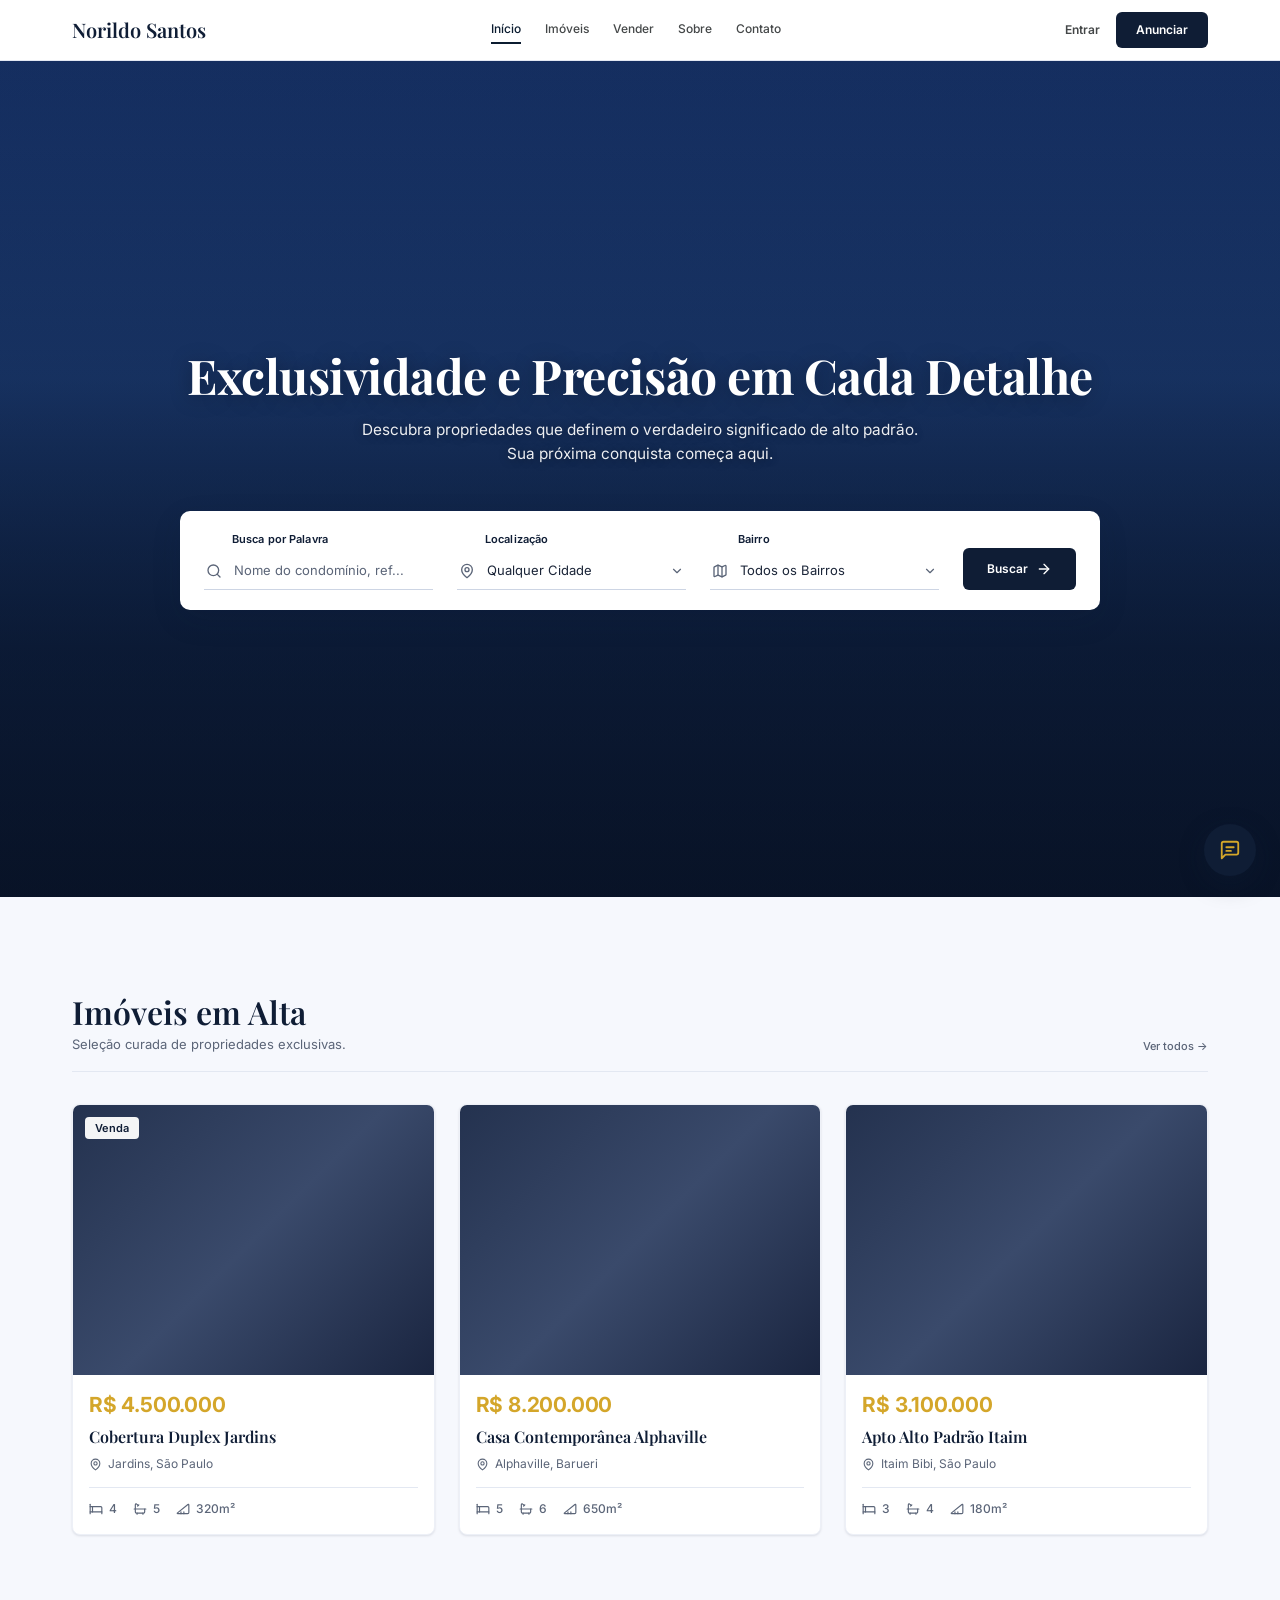
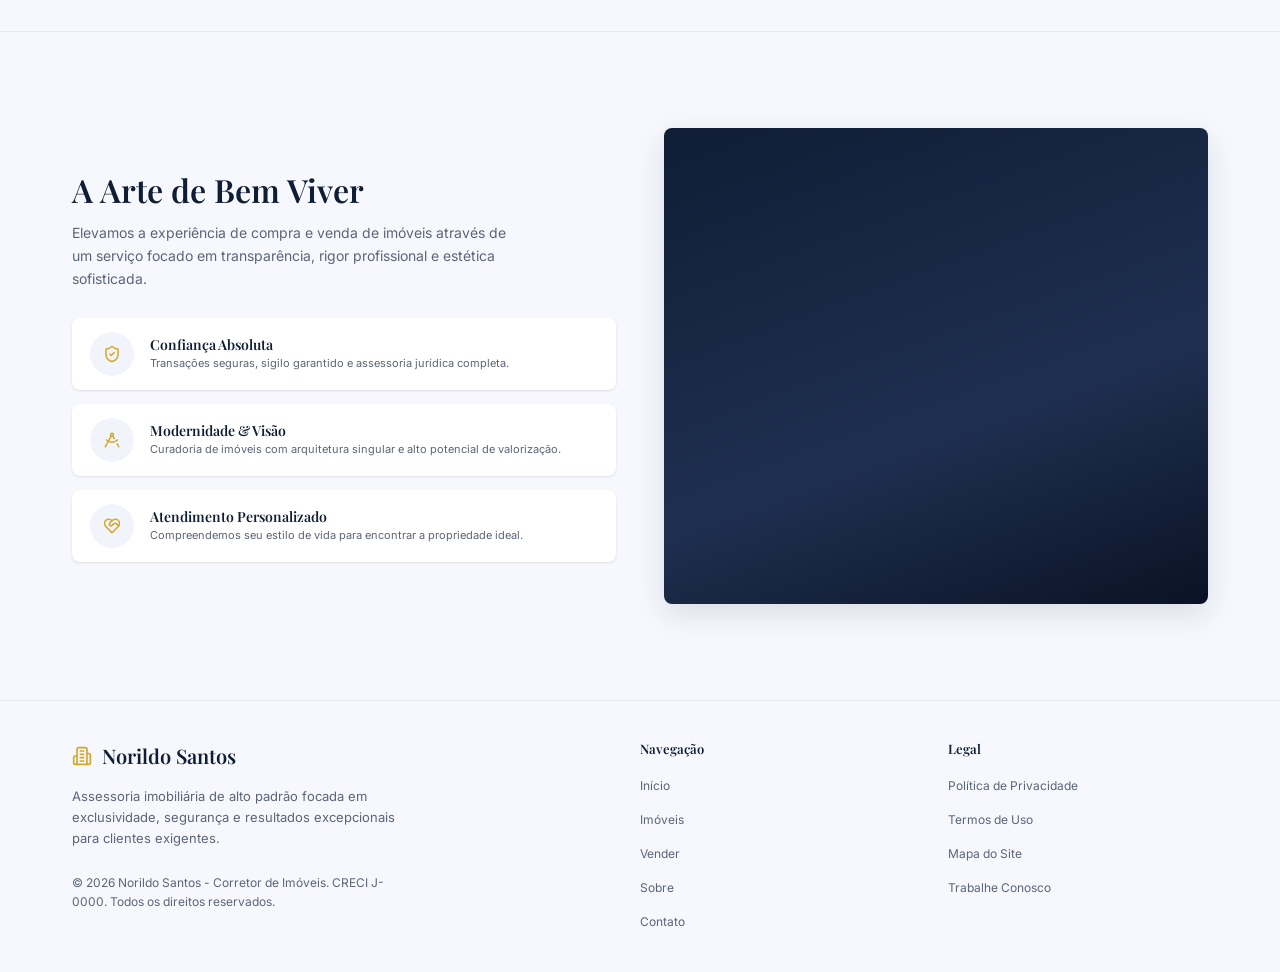
==== commit f3beaa41: "Caonclusão-das-telas" ====
--- a/index.html
+++ b/index.html
@@ -13,48 +13,33 @@
   <link rel="stylesheet" href="styles/home.css">
 </head>
 <body>
+  <script src="js/icons.js"></script>
 
   <!-- Ícones (sprite SVG) -->
-  <svg xmlns="http://www.w3.org/2000/svg" width="0" height="0" style="position:absolute" aria-hidden="true" focusable="false">
-    <symbol id="i-search" viewBox="0 0 24 24"><circle cx="11" cy="11" r="8"/><path d="m21 21-4.3-4.3"/></symbol>
-    <symbol id="i-pin" viewBox="0 0 24 24"><path d="M20 10c0 6-8 12-8 12s-8-6-8-12a8 8 0 0 1 16 0Z"/><circle cx="12" cy="10" r="3"/></symbol>
-    <symbol id="i-map" viewBox="0 0 24 24"><path d="M14.1 5.55a2 2 0 0 0 1.79 0l3.66-1.83A1 1 0 0 1 21 4.62v12.76a1 1 0 0 1-.55.89l-4.55 2.28a2 2 0 0 1-1.79 0l-4.21-2.1a2 2 0 0 0-1.79 0l-3.66 1.83A1 1 0 0 1 3 19.38V6.62a1 1 0 0 1 .55-.89l4.55-2.28a2 2 0 0 1 1.79 0z"/><path d="M15 5.76v15"/><path d="M9 3.24v15"/></symbol>
-    <symbol id="i-chevron" viewBox="0 0 24 24"><path d="m6 9 6 6 6-6"/></symbol>
-    <symbol id="i-arrow" viewBox="0 0 24 24"><path d="M5 12h14"/><path d="m12 5 7 7-7 7"/></symbol>
-    <symbol id="i-bed" viewBox="0 0 24 24"><path d="M2 4v16"/><path d="M2 8h18a2 2 0 0 1 2 2v10"/><path d="M2 17h20"/><path d="M6 8v9"/></symbol>
-    <symbol id="i-bath" viewBox="0 0 24 24"><path d="M9 6 6.5 3.5a1.5 1.5 0 0 0-1-.5C4.68 3 4 3.68 4 4.5V17a2 2 0 0 0 2 2h12a2 2 0 0 0 2-2v-5"/><path d="M2 12h20"/><path d="M7 19v2"/><path d="M17 19v2"/><path d="M10 5 8 7"/></symbol>
-    <symbol id="i-area" viewBox="0 0 24 24"><path d="M22 18a2 2 0 0 1-2 2H3c-1.1 0-1.3-.6-.4-1.3L20.4 4.3c.9-.7 1.6-.4 1.6.7Z"/><path d="M13.5 20v-3"/><path d="M8.5 20v-3"/></symbol>
-    <symbol id="i-shield" viewBox="0 0 24 24"><path d="M20 13c0 5-3.5 7.5-7.66 8.95a1 1 0 0 1-.67-.01C7.5 20.5 4 18 4 13V6a1 1 0 0 1 1-1c2 0 4.5-1.2 6.24-2.72a1.17 1.17 0 0 1 1.52 0C14.51 3.81 17 5 19 5a1 1 0 0 1 1 1z"/><path d="m9 12 2 2 4-4"/></symbol>
-    <symbol id="i-compass" viewBox="0 0 24 24"><path d="m12.99 6.74 1.93 3.44"/><path d="M19.14 12a10 10 0 0 1-14.27 0"/><path d="m21 21-2.16-3.84"/><path d="m3 21 8.02-14.26"/><circle cx="12" cy="5" r="2"/></symbol>
-    <symbol id="i-heart" viewBox="0 0 24 24"><path d="M19 14c1.49-1.46 3-3.21 3-5.5A5.5 5.5 0 0 0 16.5 3c-1.76 0-3 .5-4.5 2-1.5-1.5-2.74-2-4.5-2A5.5 5.5 0 0 0 2 8.5c0 2.3 1.5 4.05 3 5.5l7 7Z"/><path d="M12 5 9.04 7.96a2.17 2.17 0 0 0 0 3.08c.82.82 2.13.85 3 .07l2.07-1.9a2.82 2.82 0 0 1 3.79 0l2.96 2.66"/></symbol>
-    <symbol id="i-chat" viewBox="0 0 24 24"><path d="M21 15a2 2 0 0 1-2 2H7l-4 4V5a2 2 0 0 1 2-2h14a2 2 0 0 1 2 2z"/><path d="M8 9h8"/><path d="M8 13h5"/></symbol>
-    <symbol id="i-building" viewBox="0 0 24 24"><path d="M6 22V4a2 2 0 0 1 2-2h8a2 2 0 0 1 2 2v18Z"/><path d="M6 12H4a2 2 0 0 0-2 2v6a2 2 0 0 0 2 2h2"/><path d="M18 9h2a2 2 0 0 1 2 2v9a2 2 0 0 1-2 2h-2"/><path d="M10 6h4"/><path d="M10 10h4"/><path d="M10 14h4"/><path d="M10 18h4"/></symbol>
-    <symbol id="i-menu" viewBox="0 0 24 24"><path d="M4 6h16"/><path d="M4 12h16"/><path d="M4 18h16"/></symbol>
-  </svg>
+
 
   <!-- Cabeçalho -->
   <header class="site-header">
-    <div class="header__inner">
-      <a class="logo" href="#inicio" aria-label="Norildo Santos — página inicial">Norildo Santos</a>
-
-      <nav class="nav" id="menu-principal" aria-label="Navegação principal">
-        <a href="#inicio" aria-current="page">Início</a>
-        <a href="pages/imoveis.html">Imóveis</a>
-        <a href="pages/vender.html">Vender</a>
-        <a href="#sobre">Sobre</a>
-        <a href="pages/contato.html">Contato</a>
+    <div class="site-header__inner">
+      <a class="site-logo" href="index.html">Norildo Santos</a>
+      <nav class="site-nav" id="menu-principal" aria-label="Navega&ccedil;&atilde;o principal">
+        <ul>
+          <li><a href="#inicio" aria-current="page">In&iacute;cio</a></li>
+          <li><a href="pages/imoveis.html">Im&oacute;veis</a></li>
+          <li><a href="pages/vender.html">Vender</a></li>
+          <li><a href="#sobre">Sobre</a></li>
+          <li><a href="pages/contato.html">Contato</a></li>
+        </ul>
       </nav>
-
-      <div class="header__actions">
-        <a class="link-entrar" href="pages/login.html">Entrar</a>
-        <a class="btn btn--primary btn--sm" href="pages/vender.html#cadastro">Anunciar</a>
-        <button class="menu-toggle" type="button" aria-label="Abrir menu" aria-expanded="false" aria-controls="menu-principal">
-          <svg class="icon" aria-hidden="true"><use href="#i-menu"/></svg>
-        </button>
-      </div>
+      <div class="site-header__actions">
+        <a class="site-link" href="pages/login.html">Entrar</a>
+        <a class="btn btn--primary btn--small" href="pages/vender.html#cadastro">Anunciar</a>
+      </div>
+      <button class="menu-toggle" type="button" aria-label="Abrir menu" aria-expanded="false" aria-controls="menu-principal">
+        <svg class="icon" aria-hidden="true"><use href="#i-menu" /></svg>
+      </button>
     </div>
   </header>
-
   <main>
     <!-- Hero -->
     <section class="hero" id="inicio">
--- a/styles/main.css
+++ b/styles/main.css
@@ -65,7 +65,7 @@
   line-height: 1.3;
 }
 
-:where(body:not(.admin-body):not(.site)) .icone {
+.icone {
   font-family: "Material Symbols Outlined";
   font-weight: normal;
   font-style: normal;
@@ -83,67 +83,6 @@
   vertical-align: middle;
 }
 
-:where(body:not(.admin-body):not(.site)) .logo {
-  font-family: var(--fonte-titulo);
-  font-size: 24px;
-  font-weight: 700;
-  letter-spacing: -0.01em;
-} /* Cabeçalho do site */
-
-:where(body:not(.admin-body):not(.site)) .cabecalho {
-  background: var(--cor-branco);
-  box-shadow: 0 1px 2px rgba(0, 0, 0, 0.05);
-  position: sticky;
-  top: 0;
-  z-index: 50;
-  transition: box-shadow 0.3s;
-}
-:where(body:not(.admin-body):not(.site)) .cabecalho.rolado {
-  box-shadow: 0 4px 6px rgba(0, 0, 0, 0.1);
-}
-:where(body:not(.admin-body):not(.site)) .cabecalho > div {
-  display: flex;
-  justify-content: space-between;
-  align-items: center;
-  max-width: var(--largura-maxima);
-  margin: 0 auto;
-  padding: 16px;
-}
-:where(body:not(.admin-body):not(.site)) .cabecalho nav {
-  display: none;
-  gap: 24px;
-}
-:where(body:not(.admin-body):not(.site)) .cabecalho nav a {
-  font-size: 12px;
-  font-weight: 600;
-  letter-spacing: 0.05em;
-  color: var(--cor-texto-suave);
-  padding-bottom: 4px;
-}
-:where(body:not(.admin-body):not(.site)) .cabecalho nav a:hover,
-:where(body:not(.admin-body):not(.site)) .cabecalho nav a.ativo {
-  color: var(--cor-texto);
-}
-:where(body:not(.admin-body):not(.site)) .cabecalho nav a.ativo {
-  border-bottom: 2px solid var(--cor-texto);
-}
-:where(body:not(.admin-body):not(.site)) .cabecalho .acoes {
-  display: flex;
-  align-items: center;
-  gap: 12px;
-}
-:where(body:not(.admin-body):not(.site)) .cabecalho .acoes a {
-  font-size: 12px;
-  font-weight: 600;
-  letter-spacing: 0.05em;
-  padding: 8px 16px;
-  border-radius: 4px;
-  display: none;
-}
-:where(body:not(.admin-body):not(.site)) .cabecalho .acoes a:hover {
-  background: var(--cor-fundo-suave);
-} /* Botões */
-
 :where(body:not(.admin-body):not(.site)) .botao {
   display: inline-flex;
   align-items: center;
@@ -234,19 +173,9 @@
 }
 
 @media (min-width: 768px) {
-  :where(body:not(.admin-body):not(.site)) .cabecalho > div,
   :where(body:not(.admin-body):not(.site)) .rodape > div {
     padding-left: 48px;
     padding-right: 48px;
-  }
-  :where(body:not(.admin-body):not(.site)) .cabecalho nav {
-    display: flex;
-  }
-  :where(body:not(.admin-body):not(.site)) .cabecalho .menu-toggle {
-    display: none;
-  }
-  :where(body:not(.admin-body):not(.site)) .cabecalho .acoes a {
-    display: inline-block;
   }
   :where(body:not(.admin-body):not(.site)) .rodape > div {
     grid-template-columns: 2fr 1fr 1fr;
@@ -321,13 +250,6 @@
   outline-offset: 2px;
 }
 
-body.admin-body .sprite {
-  position: absolute;
-  width: 0;
-  height: 0;
-  overflow: hidden;
-}
-
 body.admin-body .visually-hidden {
   position: absolute;
   width: 1px;
@@ -569,6 +491,37 @@
   margin-left: auto;
 }
 
+body.admin-body .topbar__actions .btn {
+  display: inline-flex;
+  align-items: center;
+  justify-content: center;
+  gap: 8px;
+  min-height: 40px;
+  padding: 0 16px;
+  border: 0;
+  border-radius: 6px;
+  background: #3d5a9a;
+  color: #fff;
+  font-size: 0.75rem;
+  font-weight: 600;
+  line-height: 1;
+  text-decoration: none;
+  white-space: nowrap;
+  cursor: pointer;
+  transition: background-color 0.2s ease, transform 0.2s ease;
+}
+body.admin-body .topbar__actions .btn:hover {
+  background: #304a83;
+}
+body.admin-body .topbar__actions .btn:active {
+  transform: translateY(1px);
+}
+body.admin-body .topbar__actions .btn .icon {
+  width: 18px;
+  height: 18px;
+  flex: 0 0 auto;
+}
+
 body.admin-body .icon-btn {
   display: inline-grid;
   place-items: center;
@@ -1505,6 +1458,22 @@
   stroke-linejoin: round;
 } /* Imagem ausente: some e deixa o gradiente do container aparecer */
 
+:where(body.site) .icon {
+  display: block;
+  width: 16px;
+  height: 16px;
+  flex: 0 0 auto;
+  fill: none;
+  stroke: currentColor;
+  stroke-width: 2;
+  stroke-linecap: round;
+  stroke-linejoin: round;
+}
+:where(body.site) .icon--small {
+  width: 18px;
+  height: 18px;
+}
+
 :where(body:not(.admin-body):not(.site)) img.is-missing {
   visibility: hidden;
 } /* ---------- Botões ---------- */
@@ -1538,99 +1507,6 @@
 :where(body:not(.admin-body):not(.site)) .btn--sm {
   padding: 9px 20px;
   font-size: 0.75rem;
-} /* ---------- Cabeçalho ---------- */
-
-:where(body:not(.admin-body):not(.site)) .site-header {
-  position: sticky;
-  top: 0;
-  z-index: 50;
-  background: var(--surface);
-  border-bottom: 1px solid var(--line);
-  transition: box-shadow 0.2s ease;
-}
-
-:where(body:not(.admin-body):not(.site)) .site-header.is-scrolled {
-  box-shadow: 0 4px 16px rgba(15, 29, 53, 0.08);
-}
-
-:where(body:not(.admin-body):not(.site)) .header__inner {
-  display: grid;
-  grid-template-columns: 1fr auto 1fr;
-  align-items: center;
-  height: var(--header-h);
-  max-width: var(--container);
-  margin-inline: auto;
-  padding-inline: 32px;
-}
-
-:where(body:not(.admin-body):not(.site)) .logo {
-  justify-self: start;
-  font-family: var(--font-serif);
-  font-size: 1.4rem;
-  font-weight: 600;
-  letter-spacing: -0.01em;
-  color: var(--navy);
-}
-
-:where(body:not(.admin-body):not(.site)) .nav {
-  display: flex;
-  align-items: center;
-  gap: 32px;
-}
-
-:where(body:not(.admin-body):not(.site)) .nav a {
-  padding-block: 4px;
-  font-size: 0.75rem;
-  font-weight: 500;
-  color: var(--navy);
-  border-bottom: 1.5px solid transparent;
-  transition:
-    border-color 0.2s ease,
-    color 0.2s ease;
-}
-
-:where(body:not(.admin-body):not(.site)) .nav a:hover {
-  border-bottom-color: var(--field-line);
-}
-:where(body:not(.admin-body):not(.site)) .nav a[aria-current="page"] {
-  border-bottom-color: var(--navy);
-}
-
-:where(body:not(.admin-body):not(.site)) .header__actions {
-  display: flex;
-  align-items: center;
-  justify-content: flex-end;
-  gap: 20px;
-}
-
-:where(body:not(.admin-body):not(.site)) .link-entrar {
-  font-size: 0.75rem;
-  font-weight: 500;
-  color: var(--muted);
-  transition: color 0.2s ease;
-}
-
-:where(body:not(.admin-body):not(.site)) .link-entrar:hover {
-  color: var(--navy);
-}
-
-:where(body:not(.admin-body):not(.site)) .menu-toggle {
-  display: none;
-  align-items: center;
-  justify-content: center;
-  width: 40px;
-  height: 40px;
-  padding: 0;
-  background: transparent;
-  border: 0;
-  border-radius: 6px;
-  color: var(--navy);
-  cursor: pointer;
-}
-
-:where(body:not(.admin-body):not(.site)) .menu-toggle .icon {
-  width: 22px;
-  height: 22px;
 }
 
 /* Base compartilhada de Sobre e Vender. */
@@ -1651,62 +1527,92 @@
   padding-inline: 1rem;
 }
 
-body.site-logo {
-  font-family: var(--font-display);
+.site-header {
+  position: sticky;
+  top: 0;
+  z-index: 50;
+  background: var(--surface, var(--cor-branco, #fff));
+  border-bottom: 1px solid var(--line, var(--cor-borda, #e3e8f2));
+  transition: box-shadow 0.2s ease;
+}
+.site-header.is-scrolled {
+  box-shadow: 0 4px 16px rgba(15, 29, 53, 0.08);
+}
+.site-header__inner {
+  display: grid;
+  grid-template-columns: auto minmax(0, 1fr) auto;
+  align-items: center;
+  gap: 1rem;
+  width: 100%;
+  max-width: var(--container, 1200px);
+  margin-inline: auto;
+  padding: 0.75rem 2rem;
+}
+.site-logo {
+  color: var(--navy, var(--cor-texto, #131a24));
+  font-family: var(--font-display, var(--fonte-titulo, Georgia, serif));
   font-size: 1.25rem;
   font-weight: 600;
-}
-
-body.site-header {
-  background: var(--surface);
-  border-bottom: 1px solid var(--line);
-}
-body.site-header__inner {
-  display: flex;
-  flex-wrap: wrap;
-  align-items: center;
-  justify-content: space-between;
-  gap: 0.5rem 1rem;
-  padding-block: 0.75rem;
-}
-body.site-header__actions {
+  white-space: nowrap;
+}
+.site-header__actions {
   display: flex;
   align-items: center;
   gap: 1rem;
 }
-body.site-link {
+.site-header__actions .btn {
+  display: inline-flex;
+  align-items: center;
+  justify-content: center;
+  padding: 9px 20px;
+  border: 0;
+  border-radius: 6px;
+  background: var(--navy, var(--cor-texto, #131a24));
+  color: #fff;
   font-size: 0.75rem;
   font-weight: 600;
-}
-body.site-link:hover {
+  text-decoration: none;
+  white-space: nowrap;
+}
+.site-header__actions .btn:hover {
+  background: var(--navy-soft, #26303f);
+}
+.site-link {
+  color: var(--ink-soft, var(--cor-texto-suave, #4b5262));
+  font-size: 0.75rem;
+  font-weight: 600;
+}
+.site-link:hover {
+  color: var(--ink, var(--cor-texto, #131a24));
   text-decoration: underline;
 }
-body.site-nav {
-  order: 3;
-  flex: 1 0 100%;
-}
-body.site-nav ul {
-  display: flex;
+.site-nav {
+  min-width: 0;
+}
+.site-nav ul {
+  display: flex;
+  justify-content: center;
   gap: 1.5rem;
-  overflow-x: auto;
-}
-body.site-nav a {
+  margin: 0;
+  padding: 0;
+  list-style: none;
+}
+.site-nav a {
   display: block;
   padding: 0.25rem 0;
   border-bottom: 2px solid transparent;
+  color: var(--ink-soft, var(--cor-texto-suave, #4b5262));
   font-size: 0.75rem;
   font-weight: 500;
   white-space: nowrap;
-  color: var(--ink-soft);
-}
-body.site-nav a:hover {
-  color: var(--ink);
-}
-body.site-nav a[aria-current="page"] {
-  color: var(--ink);
-  border-bottom-color: var(--ink);
-}
-
+}
+.site-nav a:hover {
+  color: var(--ink, var(--cor-texto, #131a24));
+}
+.site-nav a[aria-current="page"] {
+  color: var(--ink, var(--cor-texto, #131a24));
+  border-bottom-color: currentColor;
+}
 body.site .hero {
   padding-block: 2.5rem;
 }
@@ -1736,28 +1642,25 @@
   aspect-ratio: 4 / 5;
   border-radius: 6px;
   background:
-    linear-gradient(
-      90deg,
-      rgba(255, 255, 255, 0.75) 0 12%,
-      transparent 12% 88%,
-      rgba(255, 255, 255, 0.75) 88%
-    ),
-    linear-gradient(180deg, #e9e6df 0 38%, #cfd8cf 38% 55%, #8a7f72 55% 100%);
+    linear-gradient(135deg, rgba(19, 26, 36, 0.08), rgba(19, 26, 36, 0.02)),
+    url("https://images.unsplash.com/photo-1771371097061-3befd4b71b59?auto=format&fit=crop&w=1800&q=80")
+      center / cover no-repeat,
+    linear-gradient(135deg, #e9e2d7, #aebcaf 58%, #67594d);
   background-size: cover;
   background-position: center;
 }
 
-body.site-footer {
+body.site .site-footer {
   background: #eef2fd;
   border-top: 1px solid var(--line);
   padding-block: 2rem;
   font-size: 0.8125rem;
 }
-body.site-footer__inner {
+body.site .site-footer__inner {
   display: grid;
   gap: 2rem;
 }
-body.site-footer__brand p + p {
+body.site .site-footer__brand p + p {
   margin-top: 0.75rem;
   max-width: 22rem;
 }
@@ -1768,13 +1671,13 @@
   letter-spacing: 0.08em;
   text-transform: uppercase;
 }
-body.site-footer li + li {
+body.site .site-footer li + li {
   margin-top: 0.5rem;
 }
-body.site-footer nav a {
+body.site .site-footer nav a {
   color: var(--ink-soft);
 }
-body.site-footer nav a:hover {
+body.site .site-footer nav a:hover {
   color: var(--ink);
   text-decoration: underline;
 }
@@ -1783,13 +1686,6 @@
   body.site .container {
     padding-inline: 2rem;
   }
-  body.site-header__inner {
-    flex-wrap: nowrap;
-  }
-  body.site-nav {
-    order: 0;
-    flex: 0 1 auto;
-  }
   body.site .hero {
     padding-block: 4rem;
   }
@@ -1803,7 +1699,7 @@
   body.site .hero__media {
     aspect-ratio: 4 / 3.4;
   }
-  body.site-footer__inner {
+  body.site .site-footer__inner {
     grid-template-columns: 2fr 1fr 1fr;
   }
 }
@@ -1826,20 +1722,74 @@
   --font-display: "Playfair Display", Georgia, "Times New Roman", serif;
 }
 
+/* Base das paginas publicas que usam body.site. */
+body.site,
+body.site *,
+body.site *::before,
+body.site *::after {
+  box-sizing: border-box;
+}
+:where(body.site) {
+  margin: 0;
+  font-family: var(--font-body);
+  font-size: 16px;
+  line-height: 1.5;
+  color: var(--ink);
+  background: var(--bg);
+  -webkit-font-smoothing: antialiased;
+}
+:where(body.site) a {
+  color: inherit;
+  text-decoration: none;
+  transition: color 0.2s;
+}
+:where(body.site) img {
+  display: block;
+  max-width: 100%;
+}
+:where(body.site) button,
+:where(body.site) input,
+:where(body.site) select,
+:where(body.site) textarea {
+  font: inherit;
+  color: inherit;
+}
+:where(body.site) button {
+  cursor: pointer;
+  background: none;
+  border: 0;
+}
+:where(body.site) h1,
+:where(body.site) h2,
+:where(body.site) h3,
+:where(body.site) h4 {
+  font-family: var(--font-display);
+  font-weight: 600;
+  line-height: 1.3;
+}
+:where(body.site) ul,
+:where(body.site) ol {
+  padding: 0;
+  list-style: none;
+}
+
 /* Navegacao compartilhada do painel administrativo. */
-
-/* Navegação unificada do painel administrativo */
 body.admin-body {
   --admin-nav-width: 256px;
   --admin-nav-height: 64px;
-}
-.admin-body {
   min-height: 100vh;
   overflow-x: hidden;
   background: var(--bg, #f6f8fd);
 }
-.admin .sidebar,
-.app .sidebar {
+.admin {
+  display: grid;
+  grid-template-columns: var(--admin-nav-width) minmax(0, 1fr);
+  min-height: 100vh;
+}
+.admin__main {
+  min-width: 0;
+}
+.admin .sidebar {
   display: flex;
   flex-direction: column;
   width: var(--admin-nav-width);
@@ -1848,8 +1798,7 @@
   background: var(--surface, #fff);
   z-index: 60;
 }
-.admin .sidebar__foot,
-.app .sidebar__footer {
+.admin .sidebar__foot {
   display: grid;
   flex: 0 0 auto;
   gap: 4px;
@@ -1857,14 +1806,12 @@
   padding-top: 16px;
   border-top: 1px solid var(--line, #e3e8f2);
 }
-.admin .sidebar__nav,
-.app .menu ul {
+.admin .sidebar__nav {
   display: grid;
   gap: 8px;
   margin-top: 36px;
 }
-.admin .sidebar__link,
-.app .menu__link {
+.admin .sidebar__link {
   display: flex;
   align-items: center;
   gap: 12px;
@@ -1877,65 +1824,19 @@
   white-space: nowrap;
   text-decoration: none;
 }
-.admin .sidebar__link[aria-current="page"],
-.app .menu__link[aria-current="page"] {
+.admin .sidebar__link[aria-current="page"] {
   color: #3d4b78;
   background: #dbe3fb;
 }
-.app .sidebar__footer {
-  display: grid;
-  gap: 4px;
-  margin-top: auto;
-  padding-top: 16px;
-  border-top: 1px solid var(--line);
-}
-.app .brand__name {
-  font-size: 1.65rem;
-}
-.app .brand__role {
-  font-size: 0.75rem;
-  letter-spacing: 0.08em;
-  color: var(--ink-soft);
-}
-.app .footer-link {
-  display: flex;
-  align-items: center;
-  gap: 12px;
-  padding: 10px 14px;
-  color: var(--ink-soft);
-  font-size: 0.8125rem;
+.sidebar-backdrop {
+  z-index: 55;
 }
 .topbar__menu {
   display: none !important;
 }
-.sidebar-backdrop {
-  z-index: 55;
-}
-.barra-topo.topbar {
-  position: sticky;
-  top: 0;
-  right: auto;
-  width: auto;
-  height: var(--admin-nav-height);
-  padding: 0 32px;
-}
-.barra-topo .topbar__menu {
-  display: none !important;
-}
-.conteudo.admin-content {
-  margin: 0;
-  padding: 32px;
-}
 
 @media (min-width: 901px) {
-  .app {
-    display: grid;
-    grid-template-columns: var(--admin-nav-width) minmax(0, 1fr);
-    min-height: 100vh;
-  }
-  .app .sidebar,
-  .admin .sidebar,
-  .barra-lateral {
+  .admin .sidebar {
     position: sticky;
     top: 0;
     left: auto;
@@ -1945,37 +1846,16 @@
     border-right: 1px solid var(--line, #e3e8f2);
     border-bottom: 0;
   }
-  .app .brand {
-    margin-bottom: 36px;
-  }
-  .app .sidebar__footer {
-    display: grid;
-  }
-  .app .main {
-    min-width: 0;
-  }
-  .sidebar-backdrop,
-  .fundo-escuro {
+  .sidebar-backdrop {
     display: none !important;
   }
-  .barra-topo.topbar {
-    width: auto;
-  }
 }
 
 @media (max-width: 900px) {
-  .admin,
-  .app {
+  .admin {
     display: block;
-    min-height: 100vh;
-  }
-  .admin__main,
-  .app .main {
-    min-width: 0;
-  }
-  .admin .sidebar,
-  .app .sidebar,
-  .barra-lateral {
+  }
+  .admin .sidebar {
     position: fixed;
     top: 0;
     bottom: 0;
@@ -1992,14 +1872,10 @@
     transition: transform 0.24s ease;
     box-shadow: 0 16px 40px rgba(15, 29, 53, 0.16);
   }
-  body.sidebar-open .admin .sidebar,
-  body.sidebar-open .app .sidebar,
-  body.sidebar-open .barra-lateral,
-  .barra-lateral.aberta {
+  body.sidebar-open .admin .sidebar {
     transform: translateX(0);
   }
-  .sidebar-backdrop,
-  .fundo-escuro {
+  .sidebar-backdrop {
     display: block;
     position: fixed;
     inset: 0;
@@ -2007,36 +1883,24 @@
     background: rgba(15, 29, 53, 0.42);
     opacity: 0;
     visibility: hidden;
-    transition:
-      opacity 0.24s ease,
-      visibility 0.24s ease;
-  }
-  body.sidebar-open .sidebar-backdrop,
-  body.sidebar-open .fundo-escuro,
-  .fundo-escuro.visivel {
+    transition: opacity 0.24s ease, visibility 0.24s ease;
+  }
+  body.sidebar-open .sidebar-backdrop {
     opacity: 1;
     visibility: visible;
   }
-  .app .brand {
+  .admin .sidebar__brand {
     margin-bottom: 28px;
   }
-  .admin .sidebar__nav,
-  .app .menu ul {
-    display: grid;
+  .admin .sidebar__nav {
     grid-template-columns: 1fr;
     gap: 6px;
     margin-top: 28px;
-    overflow: visible;
-  }
-  .app .sidebar__footer {
-    display: grid;
-  }
-  .admin .sidebar__foot,
-  .app .sidebar__footer {
+  }
+  .admin .sidebar__foot {
     margin-top: auto;
   }
-  .topbar,
-  .barra-topo.topbar {
+  .admin__main > .topbar {
     position: sticky;
     top: 0;
     z-index: 40;
@@ -2051,8 +1915,7 @@
     border-bottom: 1px solid var(--line, #e3e8f2);
     box-shadow: 0 2px 8px rgba(15, 29, 53, 0.06);
   }
-  .topbar__menu,
-  .barra-topo .topbar__menu {
+  .topbar__menu {
     display: inline-grid !important;
     flex: 0 0 40px;
     place-items: center;
@@ -2070,9 +1933,7 @@
     text-overflow: ellipsis;
     white-space: nowrap;
   }
-  .topbar__search,
-  .topbar .search,
-  .barra-topo .pesquisa {
+  .topbar__search {
     display: none !important;
   }
   .topbar__actions {
@@ -2084,50 +1945,33 @@
   .topbar__actions .btn-label {
     display: none;
   }
-  .admin-content,
-  .content {
+  body.admin-body .topbar__actions .btn {
+    width: 40px;
+    min-width: 40px;
+    padding: 0;
+  }
+  .admin-content {
     padding: 24px 16px !important;
   }
-  .conteudo.admin-content {
-    padding: 24px 16px !important;
-  }
-  .barra-topo .esquerda {
-    flex: 1;
-    max-width: none;
-  }
-  .barra-topo .direita {
-    flex: 0 0 auto;
-  }
-  .admin .topbar__menu .icon,
-  .app .topbar__menu .icon {
+  .admin .topbar__menu .icon {
     width: 20px;
     height: 20px;
   }
 }
+
 @media (prefers-reduced-motion: reduce) {
   .admin .sidebar,
-  .app .sidebar,
-  .barra-lateral,
   .sidebar-backdrop {
     transition: none;
   }
 }
 
-/* Navegacao mobile das paginas publicas. */
-
-/* Base compartilhada das páginas públicas: cabeçalho, menu e estado atual. */
-.site-header {
-  position: sticky;
-  top: 0;
-  z-index: 50;
-}
-
-.site-header .site-menu-toggle {
+/* Cabecalho compartilhado do cliente. */
+.site-header .menu-toggle {
   display: none;
 }
 
 @media (max-width: 860px) {
-  .site-header .header__inner,
   .site-header .site-header__inner {
     position: relative;
     display: flex;
@@ -2140,7 +1984,6 @@
     padding: 0 16px;
   }
 
-  .site-header .logo,
   .site-header .site-logo {
     flex: 0 1 auto;
     overflow: hidden;
@@ -2150,7 +1993,6 @@
     white-space: nowrap;
   }
 
-  .site-header .header__actions,
   .site-header .site-header__actions {
     display: flex;
     flex: 0 0 auto;
@@ -2159,12 +2001,10 @@
     margin: 0;
   }
 
-  .site-header .link-entrar,
   .site-header .site-link {
     display: none;
   }
 
-  .site-header .header__actions .btn,
   .site-header .site-header__actions .btn {
     min-height: 40px;
     padding: 0 10px;
@@ -2172,8 +2012,7 @@
     white-space: nowrap;
   }
 
-  .site-header .menu-toggle,
-  .site-header .site-menu-toggle {
+  .site-header .menu-toggle {
     position: relative;
     display: inline-flex;
     flex: 0 0 40px;
@@ -2182,51 +2021,33 @@
     width: 40px;
     height: 40px;
     padding: 0;
-    border: 1px solid var(--line, var(--cor-borda, #c4c7c8));
+    border: 1px solid var(--line, #c4c7c8);
     border-radius: 6px;
     background: transparent;
-    color: var(--navy, var(--cor-texto, #0b1c30));
-  }
-
-  .site-header .site-menu-toggle {
-    font-size: 0;
-  }
-  .site-header .site-menu-toggle::before {
-    content: "";
-    width: 20px;
-    height: 14px;
-    border-top: 2px solid currentColor;
-    border-bottom: 2px solid currentColor;
-  }
-  .site-header .site-menu-toggle::after {
-    content: "";
-    position: absolute;
-    width: 20px;
-    border-top: 2px solid currentColor;
-  }
-
-  .site-header .nav,
-  .site-header .site-nav,
-  .cabecalho nav {
+    color: var(--navy, #0b1c30);
+    cursor: pointer;
+  }
+
+  .site-header .menu-toggle .icon {
+    width: 22px;
+    height: 22px;
+  }
+
+  .site-header .site-nav {
     position: absolute;
     top: 100%;
     left: 0;
     right: 0;
     z-index: 51;
     display: none;
-    flex-direction: column;
-    align-items: stretch;
-    gap: 0;
     padding: 8px 16px 16px;
-    background: var(--surface, var(--cor-branco, #fff));
-    border-bottom: 1px solid var(--line, var(--cor-borda, #e3e8f2));
+    background: var(--surface, #fff);
+    border-bottom: 1px solid var(--line, #e3e8f2);
     box-shadow: 0 12px 24px rgba(15, 29, 53, 0.08);
   }
 
-  .site-header.is-open .nav,
-  .site-header.is-open .site-nav,
-  .cabecalho.is-open nav {
-    display: flex;
+  .site-header.is-open .site-nav {
+    display: block;
   }
 
   .site-header .site-nav ul {
@@ -2234,53 +2055,21 @@
     gap: 0;
   }
 
-  .site-header .nav a,
-  .site-header .site-nav a,
-  .cabecalho nav a {
+  .site-header .site-nav a {
     display: block;
     padding: 12px 4px;
-    border: 0;
-    border-bottom: 1px solid var(--line, var(--cor-borda, #e3e8f2));
+    border-bottom: 1px solid var(--line, #e3e8f2);
     font-size: 0.875rem;
     line-height: 1.4;
     text-align: left;
     white-space: normal;
   }
 
-  .site-header .nav a[aria-current="page"],
-  .site-header .site-nav a[aria-current="page"],
-  .cabecalho nav a[aria-current="page"],
-  .cabecalho nav a.ativo {
-    color: var(--gold, #d4a62a);
+  .site-header .site-nav a[aria-current="page"] {
+    color: var(--ink, #131a24);
     font-weight: 700;
-    border-bottom: 1px solid var(--line, var(--cor-borda, #e3e8f2));
-  }
-
-  .cabecalho > div {
-    position: relative;
-    gap: 8px;
-    padding: 12px 16px;
-  }
-  .cabecalho .logo {
-    font-size: 1.15rem;
-  }
-  .cabecalho .acoes {
-    gap: 8px;
-  }
-  .cabecalho .acoes a {
-    display: none;
-  }
-  .cabecalho .acoes a.botao {
-    display: inline-flex;
-    padding: 9px 10px;
-  }
-  .cabecalho .menu-toggle {
-    display: inline-flex;
-  }
-
-  .container {
-    padding-inline: 16px;
-  }
+  }
+
   .pagina {
     padding: 24px 16px;
   }
